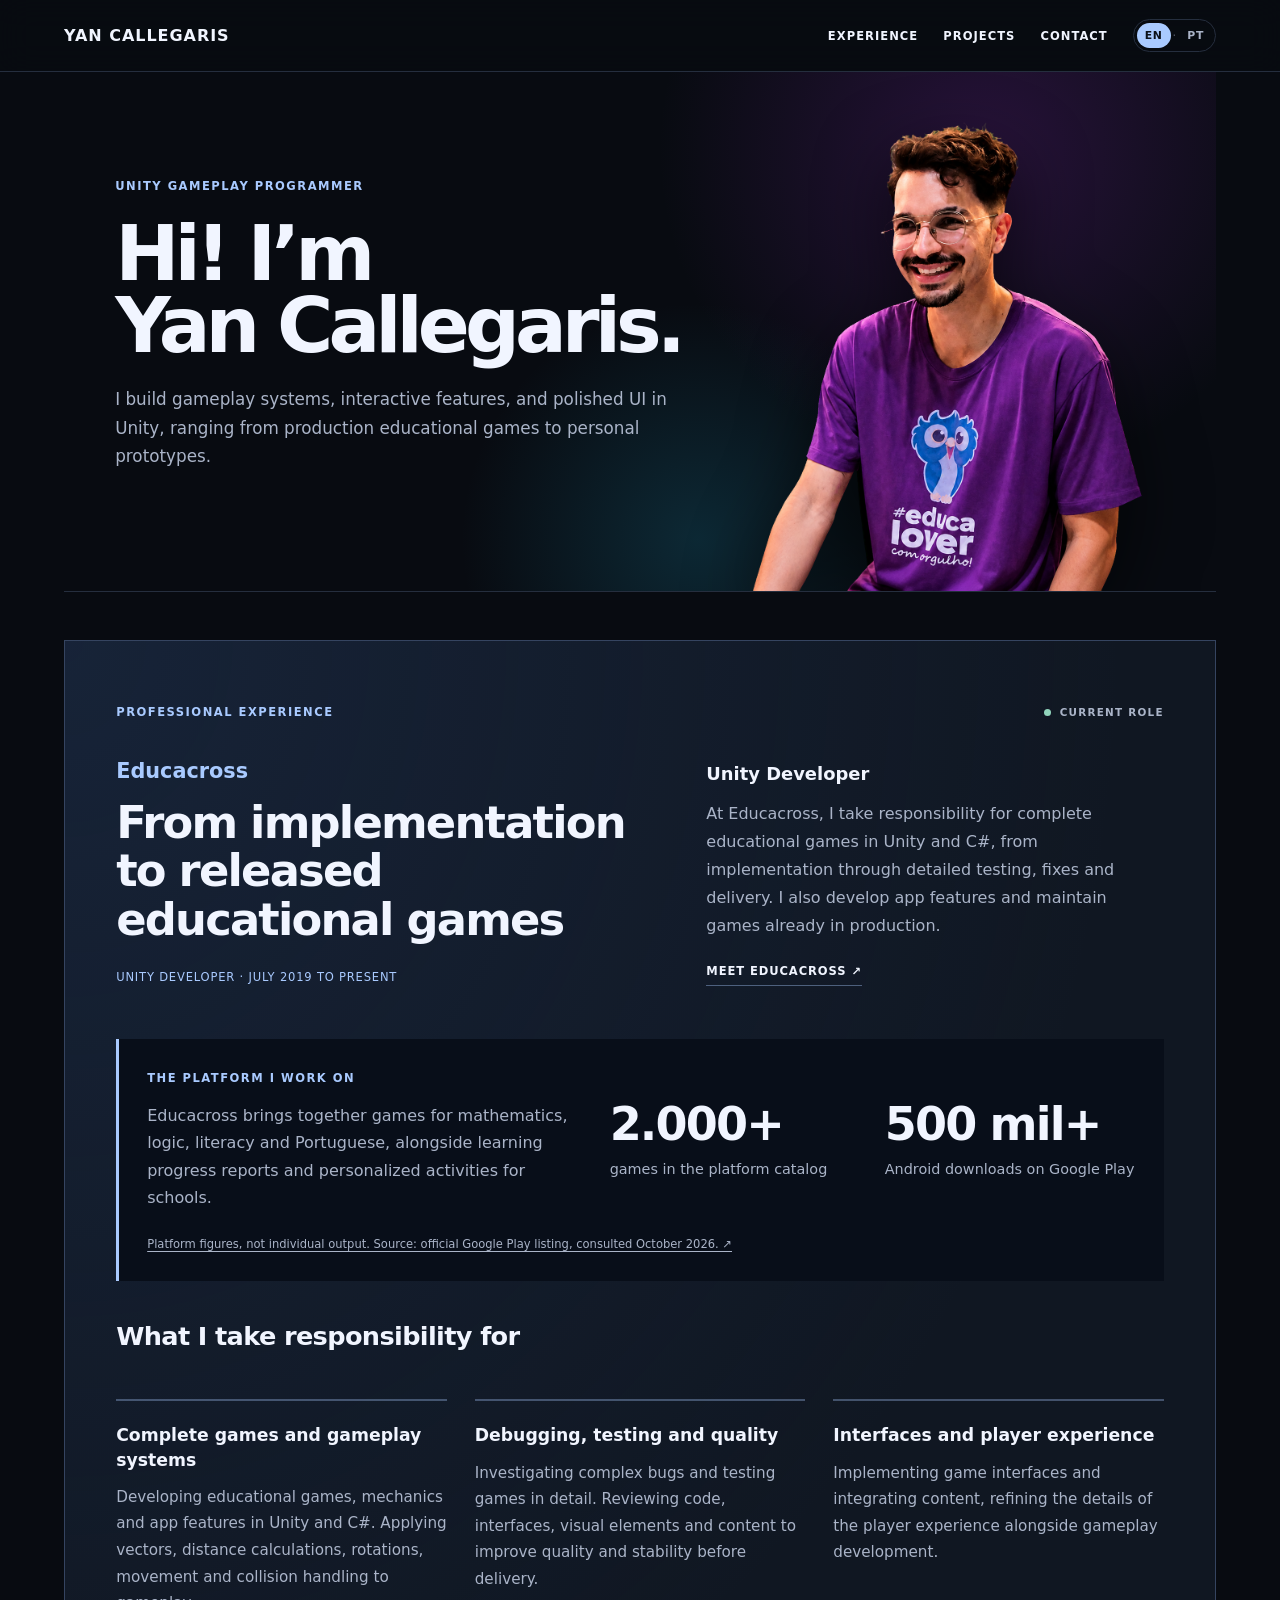
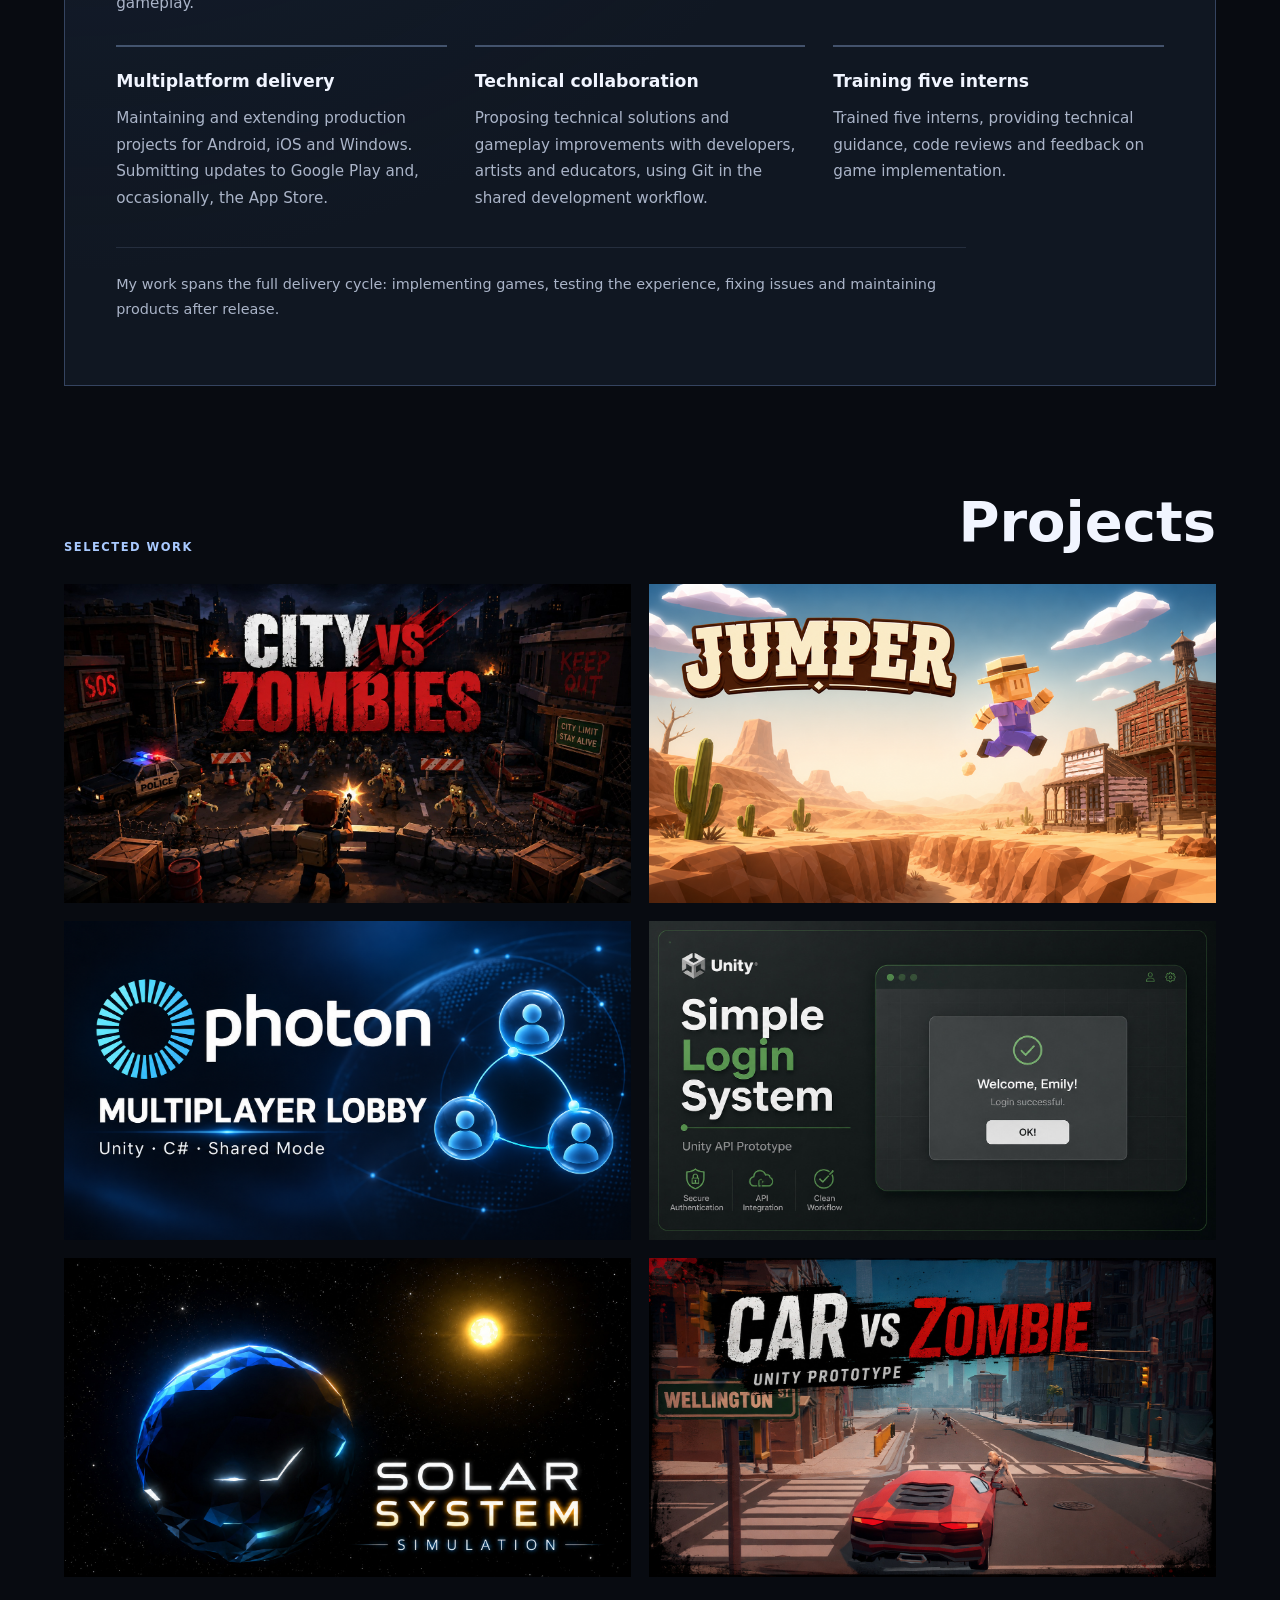
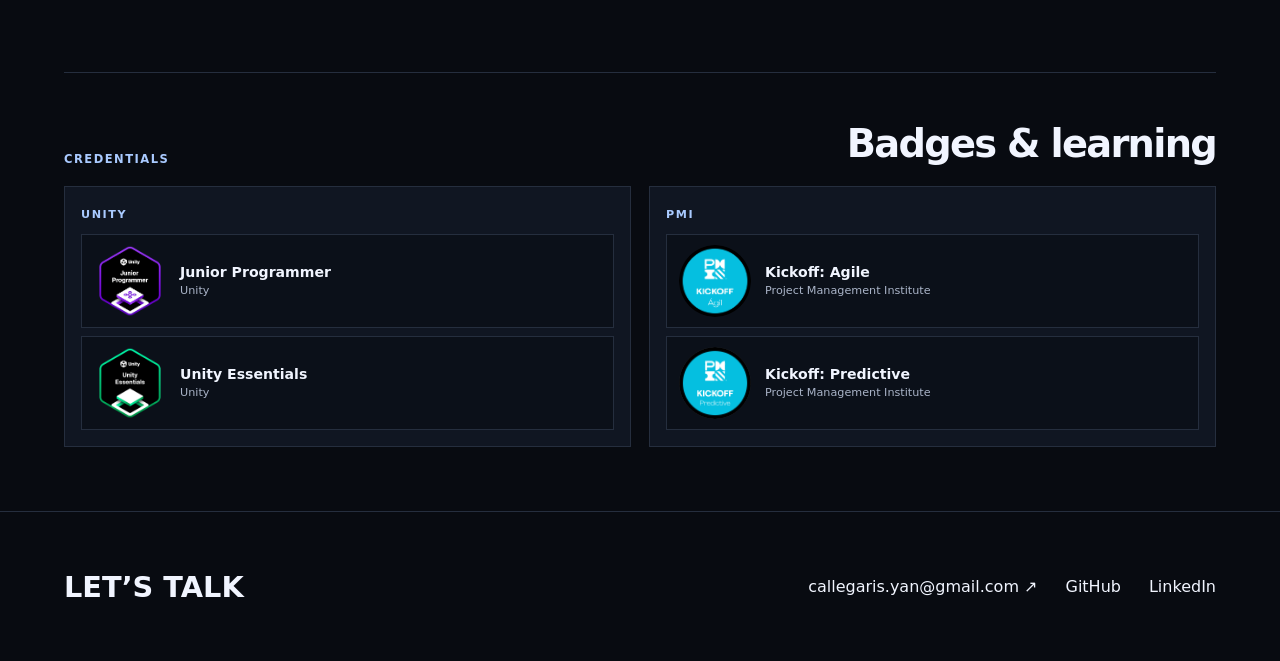
==== index.html @ eb77afdb "Show Educacross platform scale and full professional responsibilities" ====
<!doctype html>
<html lang="en">
<head>
  <meta charset="utf-8">
  <meta name="viewport" content="width=device-width,initial-scale=1">
  <title>Yan Callegaris | Unity Gameplay Programmer</title>
  <link rel="stylesheet" href="style.css">
  <link rel="stylesheet" href="experience.css?v=2">
  <link rel="stylesheet" href="badges.css?v=07a7665">
  <link rel="stylesheet" href="city-project.css?v=3">
</head>
<body>
<header class="top">
  <a class="brand" href="index.html">YAN CALLEGARIS</a>
  <nav>
    <a href="#experience" data-i18n="navExperience">EXPERIENCE</a>
    <a href="#work" data-i18n="navProjects">PROJECTS</a>
    <a href="#contact" data-i18n="navContact">CONTACT</a>
    <div class="lang" role="group" aria-label="Language selector"><button type="button" data-language="en" aria-label="View in English">EN</button><b>·</b><button type="button" data-language="pt" aria-label="Ver em português">PT</button></div>
  </nav>
</header>
<main>
  <section class="intro">
    <div class="intro-copy"><span class="kicker" data-i18n="kicker">UNITY GAMEPLAY PROGRAMMER</span><h1 data-i18n="heroTitle">Hi! I’m<br>Yan Callegaris.</h1><p data-i18n="heroBody">I build gameplay systems, interactive features, and polished UI in Unity, ranging from production educational games to personal prototypes.</p></div>
    <img src="images/profile-cutout.png" alt="Yan Callegaris">
  </section>
  <section id="experience" class="career" aria-labelledby="career-title">
    <header class="career-heading"><span class="section-label" data-i18n="careerLabel">PROFESSIONAL EXPERIENCE</span><span class="career-status" data-i18n="currentRole">CURRENT ROLE</span></header>
    <div class="career-intro">
      <div><p class="career-company">Educacross</p><h2 id="career-title" data-i18n="careerTitle">From implementation to released educational games</h2><p class="career-tenure" data-i18n="careerTenure">UNITY DEVELOPER · JULY 2019 TO PRESENT</p></div>
      <div class="career-summary"><h3 data-i18n="careerRole">Unity Developer</h3><p data-i18n="careerBody">I work on educational games and interactive features in production. My day-to-day work combines implementing new features, maintaining existing systems and fixing bugs, alongside UI flows and content integration.</p><a href="https://educacross.com.br/" target="_blank" rel="noreferrer" data-i18n="careerLink">MEET EDUCACROSS ↗</a></div>
    </div>
    <aside class="career-scale" aria-labelledby="scale-title">
      <div><span class="section-label" id="scale-title" data-i18n="scaleLabel">THE PLATFORM I WORK ON</span><p data-i18n="scaleBody">An educational platform connecting games, learning and progress tracking for schools, teachers and families.</p></div>
      <div class="career-metrics"><div><strong>2.000+</strong><span data-i18n="scaleGames">games in the platform catalog</span></div><div><strong>500 mil+</strong><span data-i18n="scaleDownloads">Android downloads on Google Play</span></div></div>
      <a class="career-source" href="https://play.google.com/store/apps/details?id=com.CrossReality.EducaCrossMatematica" target="_blank" rel="noreferrer" data-i18n="scaleSource">Platform figures, not individual output. Source: official Google Play listing, consulted October 2026. ↗</a>
    </aside>
    <h3 class="career-work-title" data-i18n="careerWorkTitle">What I take responsibility for</h3>
    <div class="career-work">
      <article><h3 data-i18n="careerGameplayTitle">Gameplay &amp; interaction</h3><p data-i18n="careerGameplayBody">Implementing new features and interactive behaviors in Unity for educational games.</p></article>
      <article><h3 data-i18n="careerSystemsTitle">Maintenance &amp; bug fixing</h3><p data-i18n="careerSystemsBody">Working with existing systems, investigating issues and implementing fixes in production projects.</p></article>
      <article><h3 data-i18n="careerUITitle">UI &amp; content integration</h3><p data-i18n="careerUIBody">Developing interface flows and integrating content into the educational experience.</p></article>
      <article><h3 data-i18n="careerDeliveryTitle">Multiplatform delivery</h3><p data-i18n="careerDeliveryBody">Maintaining and extending production projects for Android, iOS and Windows, submitting updates to Google Play and occasionally the App Store.</p></article>
      <article><h3 data-i18n="careerTeamTitle">Technical collaboration</h3><p data-i18n="careerTeamBody">Proposing technical solutions and gameplay improvements with developers, artists and educators, using Git in a shared workflow.</p></article>
      <article><h3 data-i18n="careerMentorTitle">Training five interns</h3><p data-i18n="careerMentorBody">Providing technical guidance, code reviews and feedback on game implementation.</p></article>
    </div>
    <p class="career-context" data-i18n="careerContext">My professional work focuses on the ongoing development of educational products, contributing alongside the team to features, maintenance and improvements.</p>
  </section>
  <section id="work" class="work"><div class="work-heading"><span class="section-label" data-i18n="selectedWork">SELECTED WORK</span><h2 data-i18n="projectsTitle">Projects</h2></div>
    <div class="gallery">
      <article class="cover feature-cover">
        <a class="feature-cover-main" href="project.html?id=zombie" aria-label="View City vs Zombies project"><img src="images/projects/city-vs-zombies.jpg" alt="City vs Zombies"></a>
        <div class="feature-cover-content">
          <div><b data-project-title="zombie">City vs Zombies</b><small data-project-short="zombie">Arcade survival · Unity / C#</small></div>
          <div class="feature-cover-actions"><a href="project.html?id=zombie" data-i18n="viewProject">VIEW PROJECT</a><a class="feature-play" href="https://yancallegaris.itch.io/city-vs-zombies" target="_blank" rel="noreferrer" data-i18n="playGameShort">PLAY GAME ↗</a></div>
        </div>
      </article>
      <a class="cover" href="project.html?id=jumper" aria-label="View Jumper project"><img src="images/projects/jumper.png" alt="Jumper"><span><b data-project-title="jumper">Jumper</b><small data-project-short="jumper">Arcade platformer · Unity / C#</small></span></a>
      <a class="cover" href="project.html?id=lobby" aria-label="Multiplayer Lobby"><img src="images/projects/lobby-photon.png" alt="Multiplayer Lobby · Photon Fusion"><span><b data-project-title="lobby">Multiplayer Lobby</b><small data-project-short="lobby">Photon Fusion · Shared Mode</small></span></a>
      <a class="cover" href="project.html?id=login"><img src="images/projects/login.jpg" alt="Simple Login System"><span><b data-project-title="login">Simple Login System</b><small data-project-short="login">UI · API · Authentication</small></span></a>
      <a class="cover" href="project.html?id=solar"><img src="images/projects/solar.jpg" alt="Solar System Simulation"><span><b data-project-title="solar">Solar System Simulation</b><small data-project-short="solar">Unity 3D · Simulation</small></span></a>
      <a class="cover" href="project.html?id=car"><img src="images/projects/car.jpg" alt="Car vs Zombie"><span><b data-project-title="car">Car vs Zombie</b><small data-project-short="car">Driving · Survival</small></span></a>
    </div>
  </section>
  <section class="credentials" id="credentials">
    <div class="credentials-heading"><span class="section-label" data-i18n="credentialsLabel">CREDENTIALS</span><h2 data-i18n="credentialsTitle">Badges &amp; learning</h2></div>
    <div class="badge-groups">
      <div class="badge-group">
        <span class="badge-issuer">UNITY</span>
        <div class="badge-row">
          <article class="badge-card"><img src="images/badges/unity-junior-programmer.png" alt="Unity Junior Programmer badge"><h3>Junior Programmer</h3><small>Unity</small></article>
          <article class="badge-card"><img src="images/badges/unity-essentials.png" alt="Unity Essentials badge"><h3>Unity Essentials</h3><small>Unity</small></article>
        </div>
      </div>
      <div class="badge-group">
        <span class="badge-issuer">PMI</span>
        <div class="badge-row">
          <article class="badge-card pmi"><img src="images/badges/pmi-kickoff-agile.png" alt="PMI Kickoff Agile badge"><h3>Kickoff: Agile</h3><small>Project Management Institute</small></article>
          <article class="badge-card pmi"><img src="images/badges/pmi-kickoff-predictive.png" alt="PMI Kickoff Predictive badge"><h3>Kickoff: Predictive</h3><small>Project Management Institute</small></article>
        </div>
      </div>
    </div>
  </section>
</main>
<footer id="contact"><b data-i18n="letsTalk">LET’S TALK</b><a href="mailto:callegaris.yan@gmail.com">callegaris.yan@gmail.com ↗</a><a href="https://github.com/YanCallegaris">GitHub</a><a href="https://www.linkedin.com/in/yan-falc%C3%A3o-callegaris-57275014b/">LinkedIn</a></footer>
<script src="i18n.js?v=11"></script>
</body>
</html>
---- style.css ----
:root{--bg:#080b11;--panel:#101622;--text:#f1f5ff;--muted:#aab4c8;--line:#252e3e;--accent:#a9caff}*{box-sizing:border-box}html{scroll-behavior:smooth}body{margin:0;background:var(--bg);color:var(--text);font-family:Inter,system-ui,sans-serif}a{color:inherit;text-decoration:none}.top{height:72px;padding:0 max(5vw,28px);display:flex;align-items:center;justify-content:space-between;border-bottom:1px solid var(--line);position:sticky;top:0;background:#080b11e8;backdrop-filter:blur(16px);z-index:10}.brand{font-weight:850;letter-spacing:.06em}.top nav{display:flex;align-items:center;gap:25px;font-size:.72rem;font-weight:750;letter-spacing:.09em}.top nav a:hover{color:var(--accent)}.lang{border:1px solid var(--line);border-radius:50px;padding:3px;display:flex;align-items:center;gap:2px;color:var(--muted)}.lang b{font-weight:400;opacity:.45}.lang button{appearance:none;border:0;border-radius:50px;background:transparent;color:inherit;font:inherit;font-size:.68rem;font-weight:800;letter-spacing:.06em;padding:6px 8px;cursor:pointer;transition:background .2s ease,color .2s ease}.lang button:hover{color:var(--text)}.lang button.active{background:var(--accent);color:#0b1019}.lang button:focus-visible{outline:2px solid var(--accent);outline-offset:2px}main{width:min(1180px,90vw);margin:auto}.intro{height:520px;display:grid;grid-template-columns:1.1fr .9fr;align-items:end;overflow:hidden;border-bottom:1px solid var(--line);background:radial-gradient(circle at 80% 15%,#66228b55,transparent 32%),radial-gradient(circle at 55% 90%,#176a8350,transparent 30%)}.intro-copy{align-self:center;padding-left:4vw;max-width:650px}.kicker,.section-label,.detail-hero span{color:var(--accent);font-size:.72rem;font-weight:800;letter-spacing:.13em}.intro h1,.detail-hero h1{font-size:clamp(3.2rem,6vw,6.4rem);line-height:.93;letter-spacing:-.065em;margin:24px 0}.intro p,.detail-hero p{font-size:1.05rem;line-height:1.7;color:var(--muted);max-width:600px}.intro img{width:100%;height:100%;object-fit:contain;object-position:center bottom;filter:drop-shadow(0 25px 35px #0009)}.experience{display:grid;grid-template-columns:.5fr 1.7fr auto;gap:30px;align-items:center;padding:48px 4vw;border-bottom:1px solid var(--line)}.experience h2{margin:0 0 8px}.experience p{margin:0;color:var(--muted)}.experience>a{font-size:.75rem;font-weight:800;letter-spacing:.08em}.work{padding:95px 0}.work-heading{display:flex;align-items:end;justify-content:space-between;margin-bottom:30px}.work h2{font-size:3.5rem;margin:8px 0 0}.gallery{display:grid;grid-template-columns:repeat(2,1fr);gap:18px}.cover{aspect-ratio:16/9;position:relative;overflow:hidden;background:var(--panel)}.cover img{width:100%;height:100%;object-fit:cover;transition:transform .5s ease,filter .5s ease}.cover span{position:absolute;inset:auto 0 0;padding:50px 24px 22px;background:linear-gradient(transparent,#05070be8);transform:translateY(16px);opacity:0;transition:.28s ease}.cover b{display:block;font-size:1.35rem}.cover small{display:block;margin-top:7px;color:#d2d9e8;letter-spacing:.06em}.cover:hover img{transform:scale(1.035);filter:brightness(.75)}.cover:hover span{transform:none;opacity:1}footer{min-height:150px;padding:40px max(5vw,28px);border-top:1px solid var(--line);display:flex;align-items:center;gap:28px;flex-wrap:wrap}footer b{margin-right:auto;font-size:1.8rem}.detail{padding-bottom:100px}.detail-hero{padding:100px 4vw 55px}.detail-hero h1{max-width:850px}.play-link{display:inline-flex;margin-top:20px;padding:14px 20px;border:1px solid var(--accent);background:var(--accent);color:#0b1019;font-size:.75rem;font-weight:850;letter-spacing:.08em;transition:transform .2s ease,box-shadow .2s ease}.play-link:hover{transform:translateY(-2px);box-shadow:0 10px 30px #a9caff2b}.detail-cover{width:100%;max-height:680px;object-fit:cover}.case{display:grid;grid-template-columns:1fr 1fr;gap:80px;padding:90px 4vw}.case h2{font-size:3rem;line-height:1.05}.case p,.case li{color:var(--muted);font-size:1.05rem;line-height:1.7}.video{aspect-ratio:16/9}.video iframe{width:100%;height:100%;border:0}@media(max-width:720px){.top{height:auto;min-height:72px}.top nav{gap:10px}.top nav a:nth-child(2),.top nav a:nth-child(3){display:none}.intro{height:auto;grid-template-columns:1fr}.intro-copy{padding:70px 24px 0}.intro img{height:380px}.experience{grid-template-columns:1fr}.gallery{grid-template-columns:1fr}.cover span{opacity:1;transform:none}.case{grid-template-columns:1fr;gap:20px}.work{padding-top:65px}.detail-hero{padding-top:65px}}
---- experience.css ----
.career{margin-top:48px;padding:64px 4vw;border:1px solid #354460;scroll-margin-top:90px;background:radial-gradient(ellipse at 0 0,#243b6355,transparent 65%),#101722}
.career-tenure{margin-top:24px;color:var(--accent);font-size:.72rem;line-height:1.7;letter-spacing:.07em}
.career-scale{margin-top:40px;padding:28px;background:#080e19;border-left:3px solid var(--accent);display:grid;grid-template-columns:1fr 1.2fr;gap:24px}
.career-scale p{color:var(--muted);line-height:1.7;margin-bottom:0}
.career-metrics{display:grid;grid-template-columns:1fr 1fr;gap:24px;align-items:center}
.career-metrics strong{display:block;font-size:clamp(2rem,3.6vw,3rem);letter-spacing:-.04em;color:var(--text)}
.career-metrics span{display:block;font-size:.9rem;line-height:1.5;color:var(--muted);margin-top:8px}
.career-source{grid-column:1/-1;color:var(--muted);font-size:.72rem;line-height:1.6;text-decoration:underline;text-underline-offset:3px}
.career-work-title{font-size:1.6rem;margin:40px 0 0;letter-spacing:-.025em}
@media(max-width:800px){.career-scale{grid-template-columns:1fr;padding:22px}.career-metrics{gap:16px}.career{margin-top:24px}.career-metrics strong{font-size:2rem}}
.career-heading{display:flex;justify-content:space-between;align-items:center;gap:20px;margin-bottom:40px}
.career-status{display:inline-flex;align-items:center;gap:9px;color:var(--muted);font-size:.65rem;letter-spacing:.12em;font-weight:750}
.career-status::before{content:"";width:7px;height:7px;border-radius:50%;background:#91d4bc}
.career-intro{display:grid;grid-template-columns:1.15fr 1fr;gap:64px;align-items:start}
.career-company{margin:0 0 16px;color:var(--accent);font-size:1.3rem;font-weight:750}
.career h2{margin:0;font-size:clamp(2rem,3.5vw,3.2rem);line-height:1.08;letter-spacing:-.04em;text-wrap:balance}
.career-summary h3{margin:4px 0 16px;font-size:1.12rem}
.career-summary p,.career-work p{margin:0;color:var(--muted);line-height:1.75}
.career-summary a{display:inline-block;margin-top:24px;padding-bottom:7px;border-bottom:1px solid #a9caff66;font-size:.72rem;font-weight:800;letter-spacing:.08em}
.career-summary a:hover{color:var(--accent)}
.career-summary a:focus-visible{outline:2px solid var(--accent);outline-offset:6px}
.career-work{display:grid;grid-template-columns:repeat(3,minmax(0,1fr));gap:28px;margin-top:48px}
.career-work article{border-top:2px solid #a9caff55;padding-top:22px}
.career-work h3{margin:0 0 12px;font-size:1.08rem;line-height:1.4}
.career-work p{font-size:.95rem}
.career-context{margin:36px 0 0;padding-top:24px;border-top:1px solid var(--line);color:var(--muted);font-size:.9rem;line-height:1.7;max-width:850px}
@media(max-width:800px){.career-intro{grid-template-columns:1fr;gap:28px}.career-work{grid-template-columns:1fr;gap:26px}.career{padding:56px 24px}.career-heading{align-items:flex-start}.career-status{flex-shrink:0;font-size:.6rem}.career-heading .section-label{font-size:.65rem}.career h2{max-width:600px}}
---- badges.css ----
.credentials {
  padding: 48px 0 64px;
  border-top: 1px solid var(--line);
}

.credentials-heading {
  display: flex;
  align-items: end;
  justify-content: space-between;
  gap: 24px;
  margin-bottom: 20px;
}

.credentials h2 {
  margin: 0;
  font-size: clamp(1.8rem, 3vw, 2.6rem);
  letter-spacing: -.045em;
}

.badge-groups {
  display: grid;
  grid-template-columns: repeat(2, 1fr);
  gap: 18px;
}

.badge-group {
  padding: 16px;
  border: 1px solid var(--line);
  background: var(--panel);
}

.badge-issuer {
  color: var(--accent);
  font-size: .7rem;
  font-weight: 850;
  letter-spacing: .14em;
}

.badge-row {
  display: grid;
  grid-template-columns: 1fr;
  gap: 8px;
  margin-top: 12px;
}

.badge-card {
  display: grid;
  grid-template-columns: 72px 1fr;
  align-items: center;
  column-gap: 14px;
  min-width: 0;
  padding: 10px 12px;
  border: 1px solid var(--line);
  background: #0b1019;
  text-align: left;
}

.badge-card img {
  display: block;
  grid-row: 1 / span 2;
  width: 72px;
  aspect-ratio: 1;
  margin: 0;
  object-fit: contain;
  transition: transform .25s ease;
}

.badge-card.pmi img {
  border-radius: 50%;
}

.badge-card:hover img {
  transform: translateY(-4px);
}

.badge-card h3 {
  margin: 0;
  align-self: end;
  font-size: .88rem;
}

.badge-card small {
  display: block;
  align-self: start;
  min-height: 0;
  margin-top: 4px;
  color: var(--muted);
  font-size: .7rem;
  line-height: 1.2;
}

@media (max-width: 820px) {
  .badge-groups { grid-template-columns: 1fr; }
}

@media (max-width: 520px) {
  .credentials-heading { align-items: start; flex-direction: column; }
  .badge-group { padding: 12px; }
}
---- city-project.css ----
/* City vs Zombies experiment: scoped so the other project cards and pages keep their current layout. */
.feature-cover-main {
  position: absolute;
  inset: 0;
  z-index: 1;
}

.feature-cover-main img {
  width: 100%;
  height: 100%;
  object-fit: cover;
}

.feature-cover-content {
  position: absolute;
  inset: auto 0 0;
  z-index: 2;
  display: flex;
  align-items: end;
  justify-content: space-between;
  gap: 20px;
  padding: 64px 22px 20px;
  background: linear-gradient(transparent, #05070bf2);
  opacity: 0;
  transform: translateY(14px);
  pointer-events: none;
  transition: opacity .28s ease, transform .28s ease;
}

.feature-cover:hover .feature-cover-content,
.feature-cover:focus-within .feature-cover-content {
  opacity: 1;
  transform: none;
}

.feature-cover-content b {
  display: block;
  font-size: 1.35rem;
}

.feature-cover-content small {
  display: block;
  margin-top: 7px;
  color: #d2d9e8;
  letter-spacing: .06em;
}

.feature-cover-actions {
  display: flex;
  flex: 0 0 auto;
  gap: 8px;
  pointer-events: auto;
}

.feature-cover-actions a {
  padding: 10px 12px;
  border: 1px solid #ffffff35;
  background: #111722e8;
  font-size: .66rem;
  font-weight: 850;
  letter-spacing: .07em;
  transition: border-color .2s ease, background .2s ease, color .2s ease;
}

.feature-cover-actions a:hover {
  border-color: var(--accent);
}

.feature-cover-actions .feature-play {
  border-color: var(--accent);
  background: var(--accent);
  color: #0b1019;
}

.city-detail {
  --city-surface: #0d131e;
  --city-surface-raised: #121a28;
  --city-gutter: clamp(24px, 7vw, 96px);
}

.city-hero {
  display: grid;
  grid-template-columns: minmax(0, 1fr) auto;
  gap: 60px;
  align-items: end;
  padding: 110px 4vw 64px;
}

.city-hero-copy {
  max-width: 820px;
}

.city-hero h1 {
  max-width: 850px;
  margin: 22px 0;
  font-size: clamp(3.8rem, 8vw, 7.6rem);
  line-height: .88;
  letter-spacing: -.07em;
}

.city-hero p {
  max-width: 680px;
  margin: 0;
  color: var(--muted);
  font-size: 1.08rem;
  line-height: 1.75;
}

.city-hero .play-link {
  margin-top: 32px;
  padding: 16px 22px;
}

.city-hero-tech {
  min-width: 170px;
  padding: 20px 0 4px;
  border-top: 1px solid var(--line);
}

.city-hero-tech > span {
  color: var(--accent);
  font-size: .64rem;
  font-weight: 850;
  letter-spacing: .13em;
}

.city-hero-tech div {
  display: flex;
  flex-wrap: wrap;
  gap: 7px;
  margin-top: 14px;
}

.city-hero-tech div span {
  padding: 8px 10px;
  border: 1px solid var(--line);
  color: #dbe3f2;
  font-size: .72rem;
  font-weight: 750;
}

.city-cover {
  position: relative;
  margin: 0;
  overflow: hidden;
  border-block: 1px solid var(--line);
}

.city-cover::after {
  position: absolute;
  inset: 0;
  background: linear-gradient(90deg, #080b111f, transparent 45%, #080b1129);
  content: "";
  pointer-events: none;
}

.city-cover img {
  display: block;
  width: 100%;
  aspect-ratio: 16 / 9;
  object-fit: cover;
}

.project-snapshot {
  display: grid;
  grid-template-columns: 1.35fr .8fr .8fr;
  border-bottom: 1px solid var(--line);
  background: var(--city-surface);
}

.project-snapshot > div {
  min-width: 0;
  padding: 30px 4vw;
  border-right: 1px solid var(--line);
}

.project-snapshot > div:last-child {
  border-right: 0;
}

.project-snapshot span {
  display: block;
  margin-bottom: 10px;
  color: var(--accent);
  font-size: .64rem;
  font-weight: 850;
  letter-spacing: .13em;
}

.project-snapshot strong {
  display: block;
  max-width: 420px;
  font-size: .98rem;
  line-height: 1.45;
}

.project-overview {
  padding: 110px var(--city-gutter);
}

.project-overview h2,
.contribution-showcase h2,
.development-section h2,
.city-video h2 {
  margin: 0;
  font-size: clamp(2.5rem, 5vw, 5.2rem);
  line-height: .98;
  letter-spacing: -.055em;
  text-wrap: balance;
}

.project-overview > .section-label,
.contribution-showcase header > .section-label,
.development-section header > .section-label {
  display: flex;
  align-items: center;
  width: fit-content;
  gap: 14px;
  margin-bottom: 24px;
}

.project-overview > .section-label::after,
.contribution-showcase header > .section-label::after,
.development-section header > .section-label::after {
  width: clamp(32px, 4vw, 56px);
  height: 1px;
  background: var(--accent);
  opacity: .55;
  content: "";
}

.project-overview > div {
  max-width: 860px;
}

.project-overview p {
  max-width: 760px;
  margin: 24px 0 0;
  color: var(--muted);
  font-size: 1.12rem;
  line-height: 1.8;
}

.contribution-showcase {
  padding: 105px var(--city-gutter);
  background: var(--city-surface);
  border-block: 1px solid var(--line);
}

.contribution-showcase header {
  max-width: 860px;
  margin-bottom: 60px;
}

.contribution-grid {
  display: grid;
  grid-template-columns: repeat(2, minmax(0, 1fr));
  border-top: 1px solid var(--line);
  border-left: 1px solid var(--line);
}

.contribution-area {
  min-height: 295px;
  padding: 30px;
  border-right: 1px solid var(--line);
  border-bottom: 1px solid var(--line);
  background: linear-gradient(145deg, #121a28, #0d131e 70%);
}

.contribution-area > span,
.development-stage > span {
  display: inline-flex;
  align-items: center;
  justify-content: center;
  width: 42px;
  height: 42px;
  border: 1px solid #a9caff66;
  color: var(--accent);
  font-size: .7rem;
  font-weight: 850;
  letter-spacing: .08em;
}

.contribution-area h3,
.development-stage h3 {
  margin: 48px 0 16px;
  font-size: clamp(1.5rem, 2.4vw, 2.25rem);
  line-height: 1.05;
  letter-spacing: -.035em;
}

.contribution-area p,
.development-section header p,
.development-stage p {
  margin: 0;
  color: var(--muted);
  line-height: 1.72;
}

.development-section {
  padding: 115px var(--city-gutter);
  background:
    radial-gradient(circle at 92% 15%, #66228b30, transparent 32%),
    radial-gradient(circle at 8% 85%, #176a8336, transparent 28%);
}

.development-section header {
  max-width: 860px;
}

.development-section header h2 {
  margin-top: 0;
}

.development-section header p {
  max-width: 720px;
  margin-top: 28px;
  font-size: 1.06rem;
}

.development-timeline {
  display: grid;
  grid-template-columns: repeat(3, minmax(0, 1fr));
  margin-top: 72px;
  border-top: 1px solid var(--line);
}

.development-stage {
  position: relative;
  padding: 30px 30px 0 0;
}

.development-stage:not(:last-child) {
  margin-right: 30px;
  border-right: 1px solid var(--line);
}

.development-stage::before {
  position: absolute;
  top: -5px;
  left: 0;
  width: 9px;
  height: 9px;
  border-radius: 50%;
  background: var(--accent);
  box-shadow: 0 0 20px #a9caffb3;
  content: "";
}

.development-stage h3 {
  margin-top: 36px;
}

.city-video {
  padding: 0 var(--city-gutter) 105px;
}

.city-video header {
  margin-bottom: 28px;
}

.city-video header h2 {
  font-size: clamp(2.4rem, 4vw, 4rem);
  text-align: left;
}

.city-video .video {
  border: 1px solid var(--line);
  background: #000;
}

.city-final-cta {
  padding: 48px var(--city-gutter) 105px;
  border-top: 1px solid var(--line);
  text-align: center;
}

.final-play {
  margin: 0;
}

.project-media-caption,
.project-access-note {
  color: var(--muted);
  font-size: .95rem;
  line-height: 1.7;
}

.project-media-caption {
  margin: 16px 0 0;
}

.project-access-note {
  max-width: 650px;
  margin: 24px auto 0;
}

@media (max-width: 900px) {
  .feature-cover-content {
    align-items: start;
    flex-direction: column;
    gap: 14px;
  }

  .city-hero {
    grid-template-columns: 1fr;
    gap: 40px;
  }

  .city-hero-tech {
    max-width: 340px;
  }

  .development-timeline {
    grid-template-columns: 1fr;
    border-top: 0;
  }

  .development-stage,
  .development-stage:not(:last-child) {
    margin: 0;
    padding: 28px 0;
    border-top: 1px solid var(--line);
    border-right: 0;
  }

  .development-stage::before {
    top: -5px;
  }
}

@media (max-width: 720px), (hover: none) {
  .feature-cover-content {
    opacity: 1;
    transform: none;
  }

  .city-hero {
    padding: 72px 24px 48px;
  }

  .city-hero h1 {
    font-size: clamp(3.5rem, 18vw, 5.4rem);
  }

  .project-snapshot {
    grid-template-columns: 1fr;
  }

  .project-snapshot > div {
    padding: 20px 24px;
    border-right: 0;
    border-bottom: 1px solid var(--line);
  }

  .project-snapshot > div:last-child {
    border-bottom: 0;
  }

  .project-overview,
  .contribution-showcase,
  .development-section,
  .city-video,
  .city-final-cta {
    padding-right: 24px;
    padding-left: 24px;
  }

  .project-overview,
  .contribution-showcase,
  .development-section {
    padding-top: 72px;
    padding-bottom: 72px;
  }

  .contribution-grid {
    grid-template-columns: 1fr;
  }

  .contribution-area {
    min-height: 0;
  }

  .city-video {
    padding-bottom: 72px;
  }

  .city-final-cta {
    padding-top: 40px;
    padding-bottom: 72px;
  }

  .city-video header h2 {
    text-align: left;
  }
}

@media (max-width: 480px) {
  .feature-cover-actions {
    width: 100%;
  }

  .feature-cover-actions a {
    flex: 1;
    text-align: center;
  }

  .project-overview h2,
  .contribution-showcase h2,
  .development-section h2,
  .city-video h2 {
    font-size: 2.55rem;
  }

  .contribution-area {
    padding: 24px;
  }
}
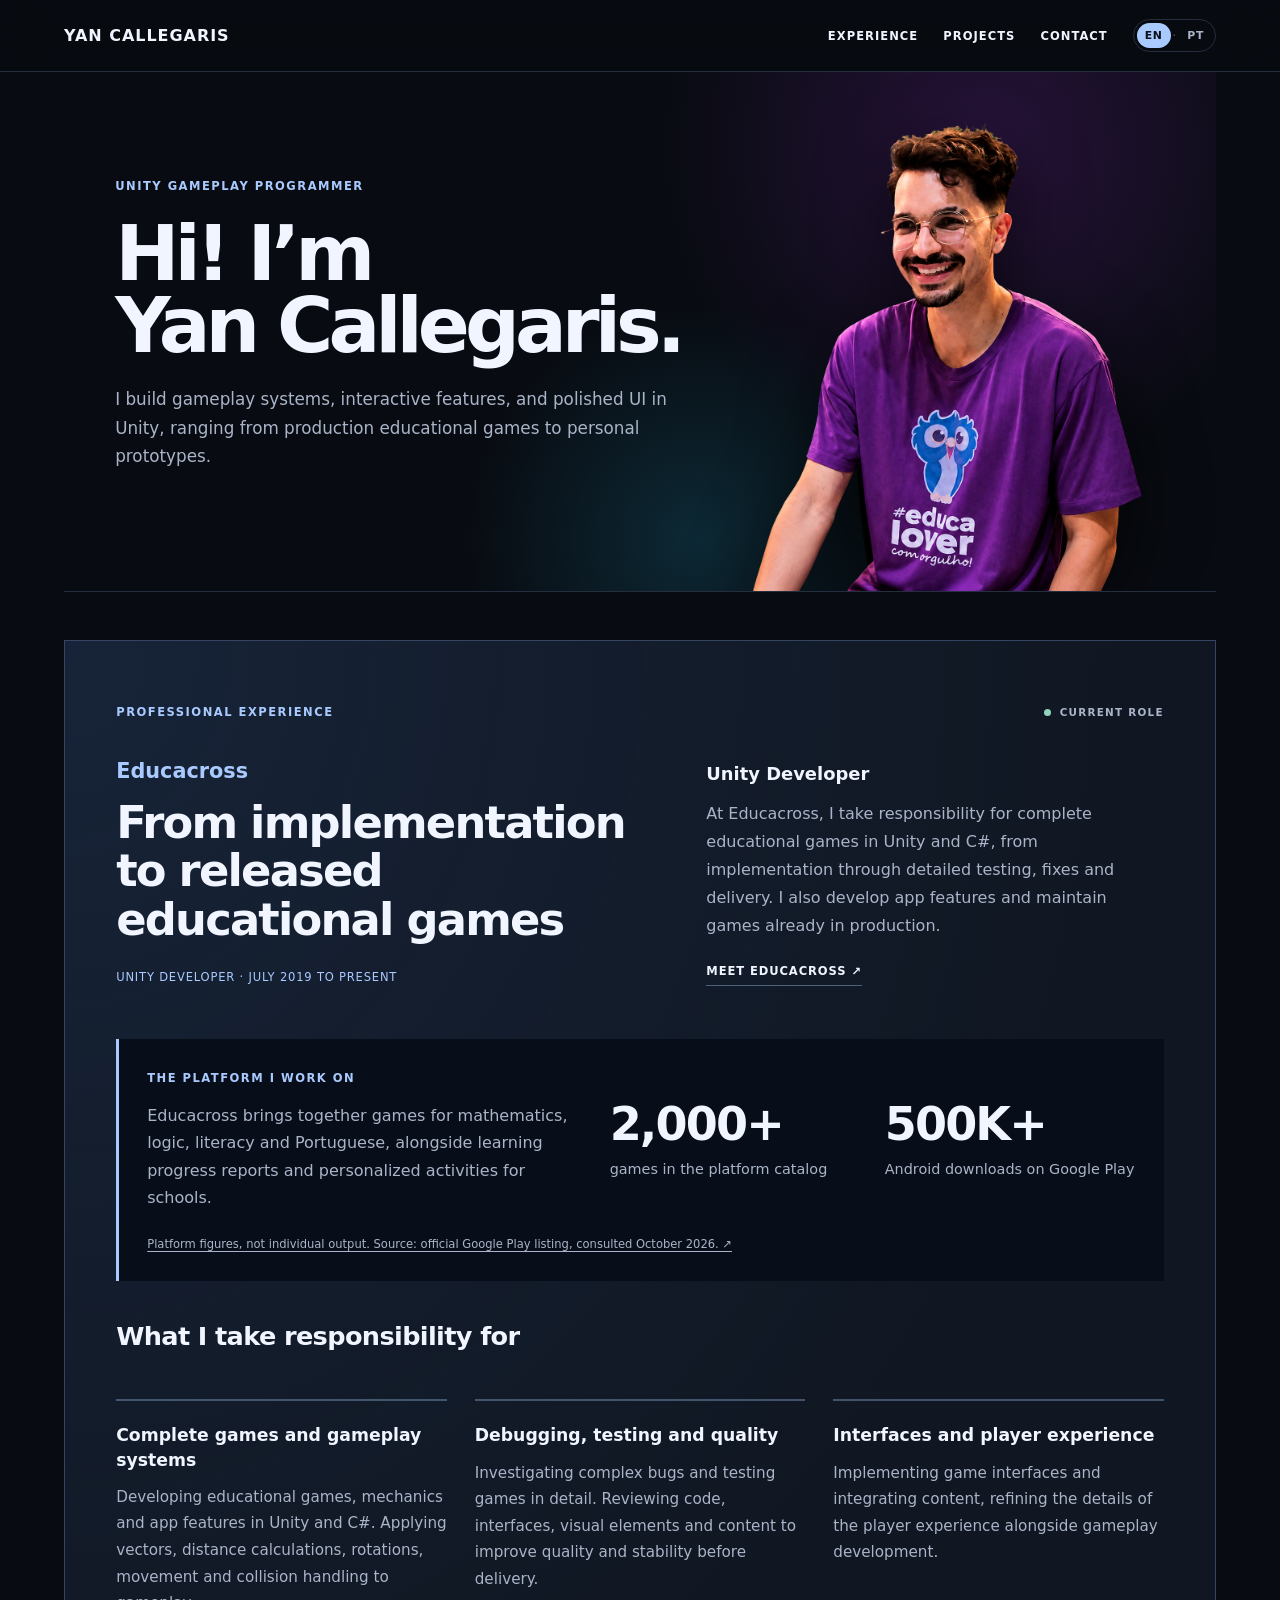
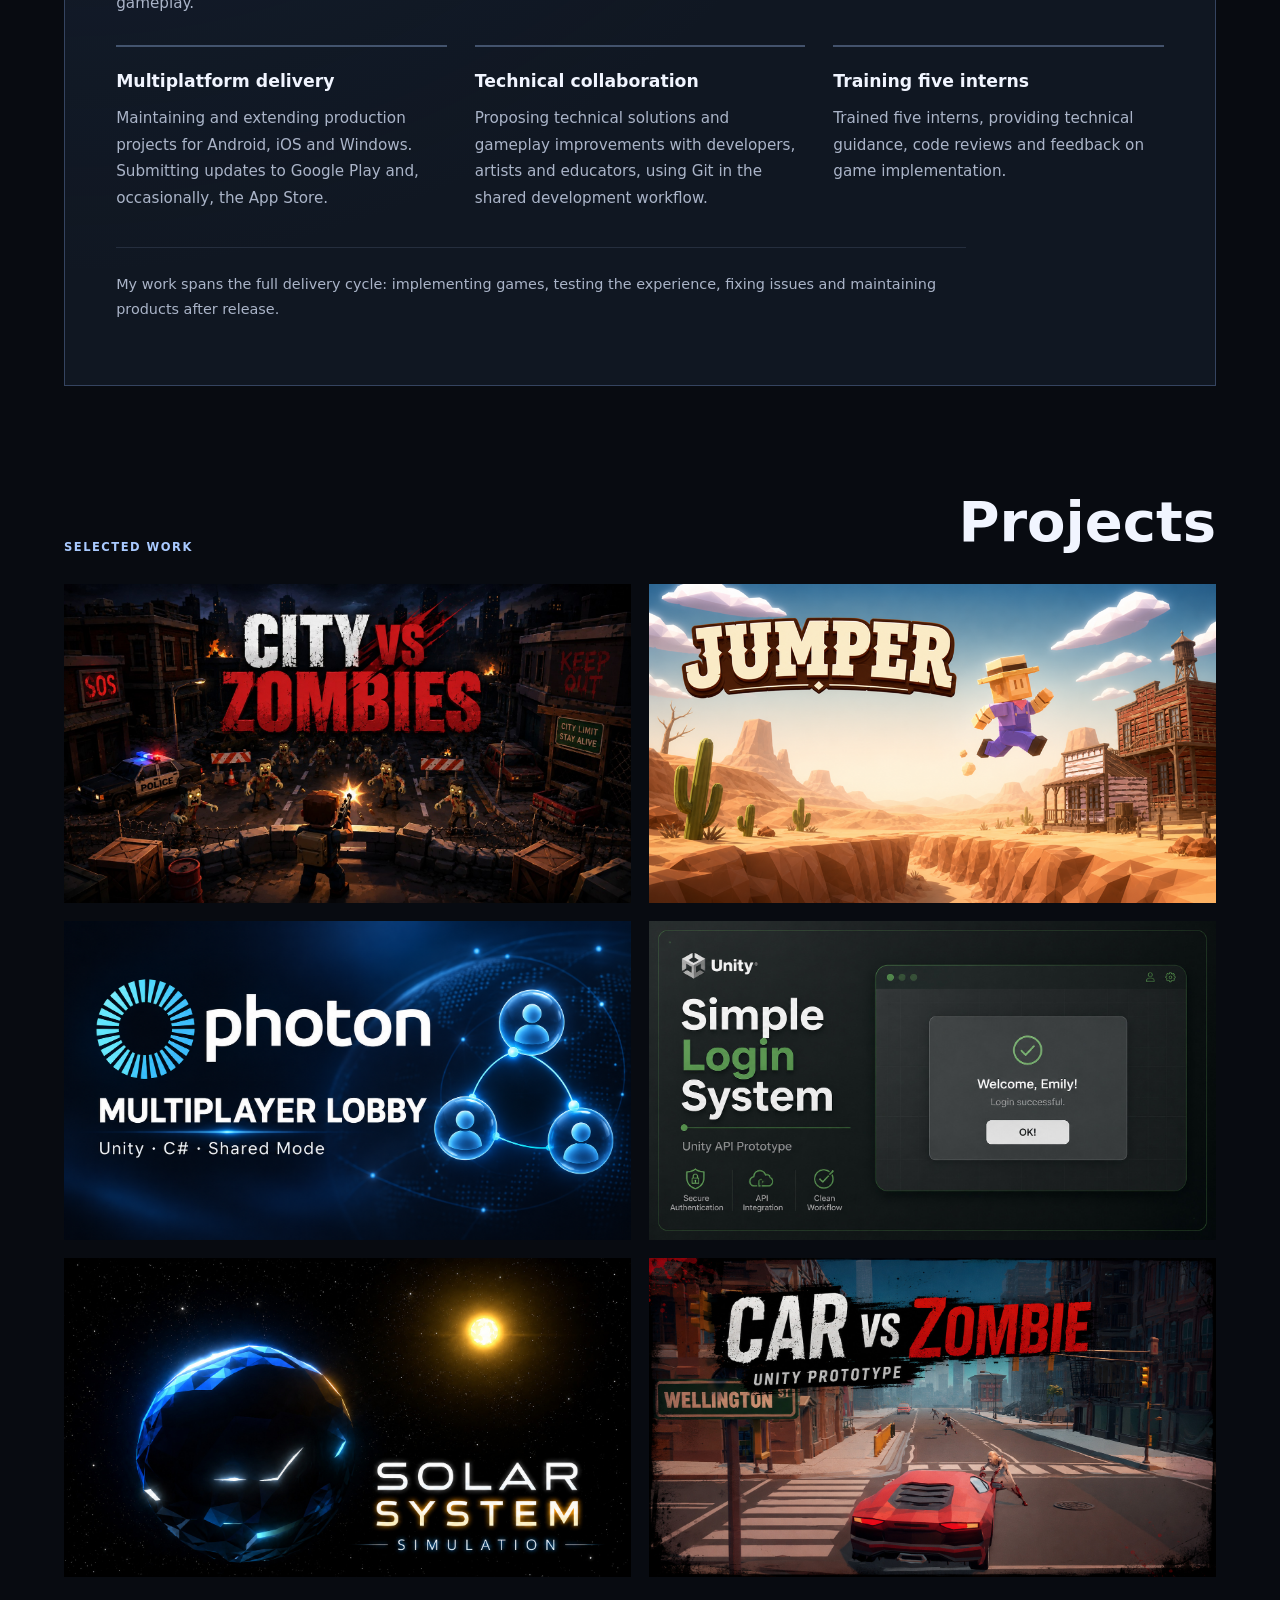
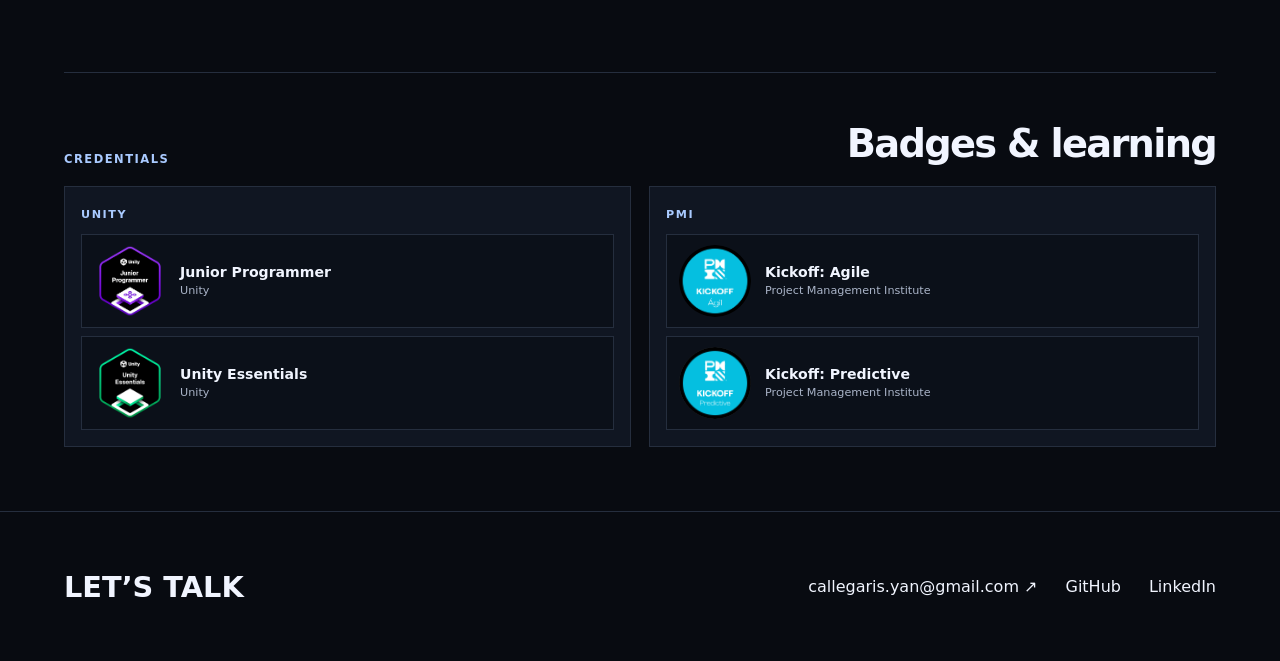
==== commit 69de7e5a: "Localize platform metric numbers" ====
--- a/index.html
+++ b/index.html
@@ -32,7 +32,7 @@
     </div>
     <aside class="career-scale" aria-labelledby="scale-title">
       <div><span class="section-label" id="scale-title" data-i18n="scaleLabel">THE PLATFORM I WORK ON</span><p data-i18n="scaleBody">An educational platform connecting games, learning and progress tracking for schools, teachers and families.</p></div>
-      <div class="career-metrics"><div><strong>2.000+</strong><span data-i18n="scaleGames">games in the platform catalog</span></div><div><strong>500 mil+</strong><span data-i18n="scaleDownloads">Android downloads on Google Play</span></div></div>
+      <div class="career-metrics"><div><strong data-i18n="scaleGamesNumber">2,000+</strong><span data-i18n="scaleGames">games in the platform catalog</span></div><div><strong data-i18n="scaleDownloadsNumber">500K+</strong><span data-i18n="scaleDownloads">Android downloads on Google Play</span></div></div>
       <a class="career-source" href="https://play.google.com/store/apps/details?id=com.CrossReality.EducaCrossMatematica" target="_blank" rel="noreferrer" data-i18n="scaleSource">Platform figures, not individual output. Source: official Google Play listing, consulted October 2026. ↗</a>
     </aside>
     <h3 class="career-work-title" data-i18n="careerWorkTitle">What I take responsibility for</h3>
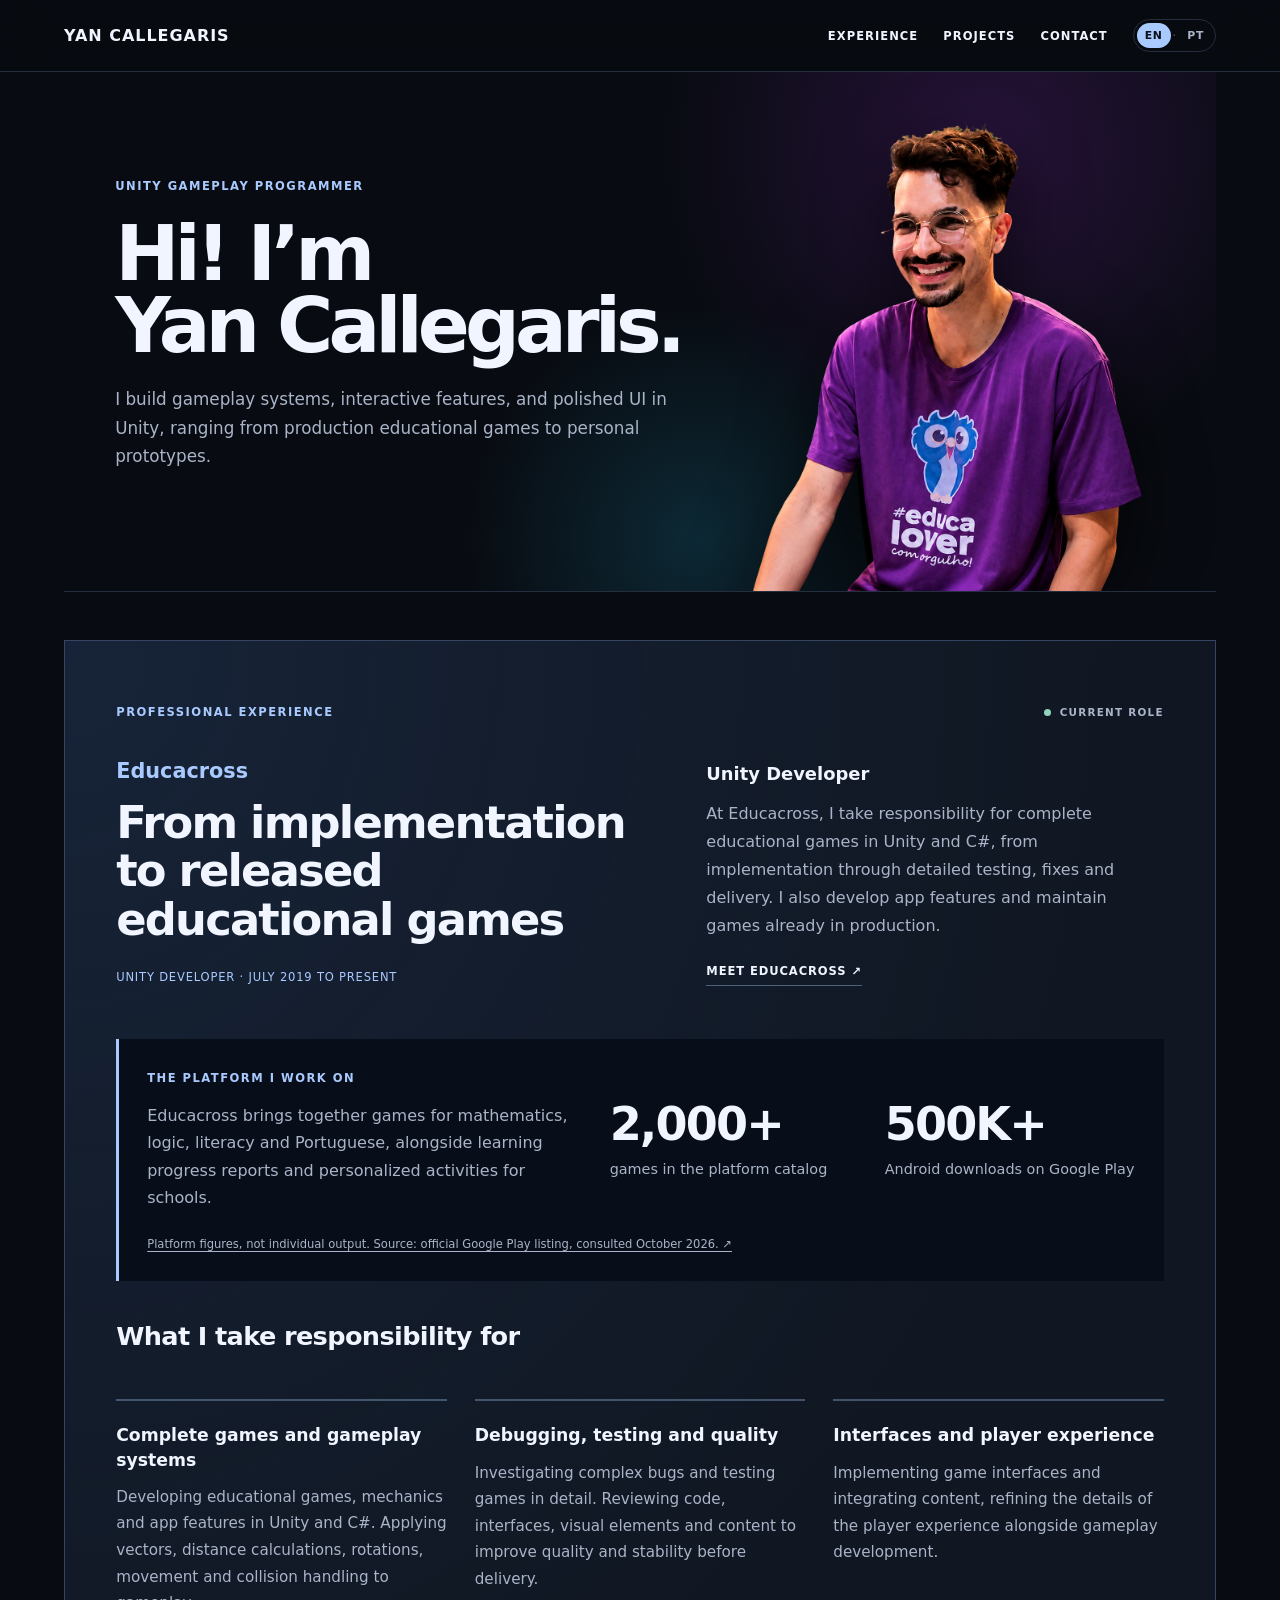
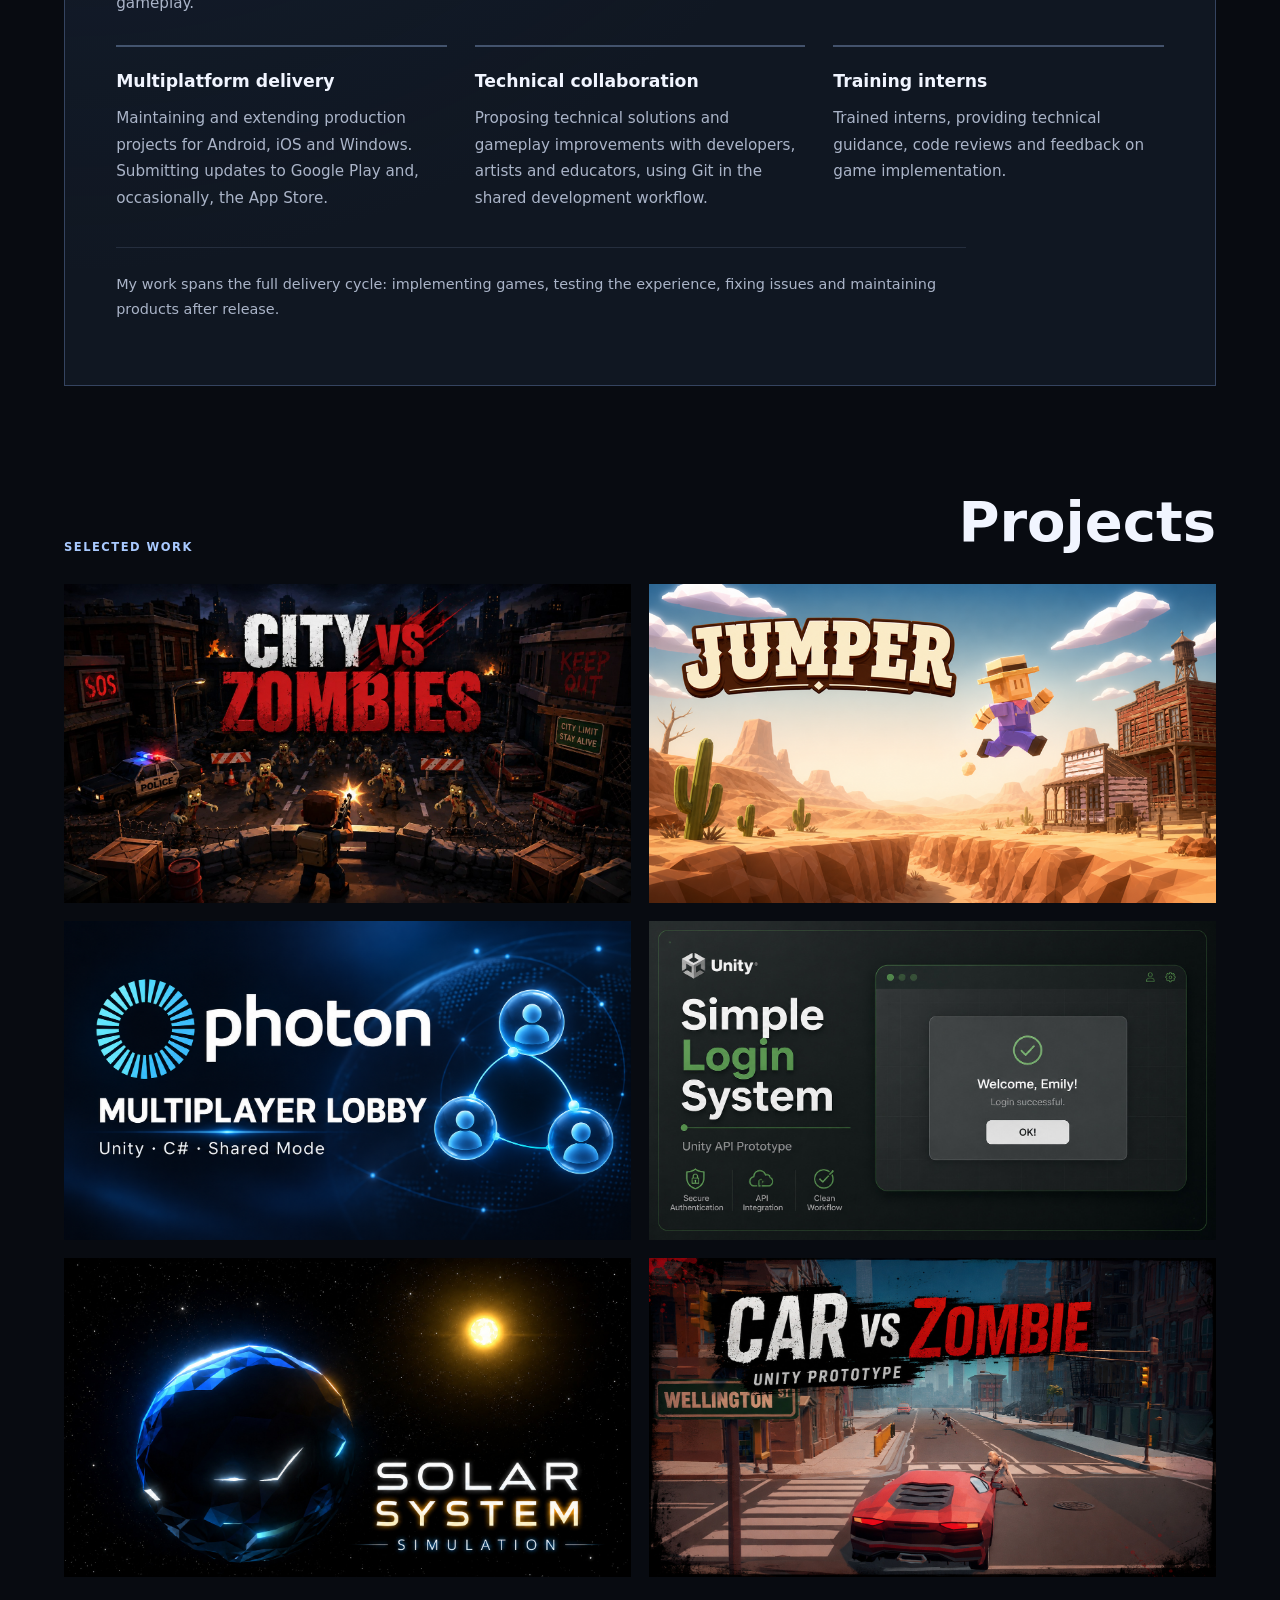
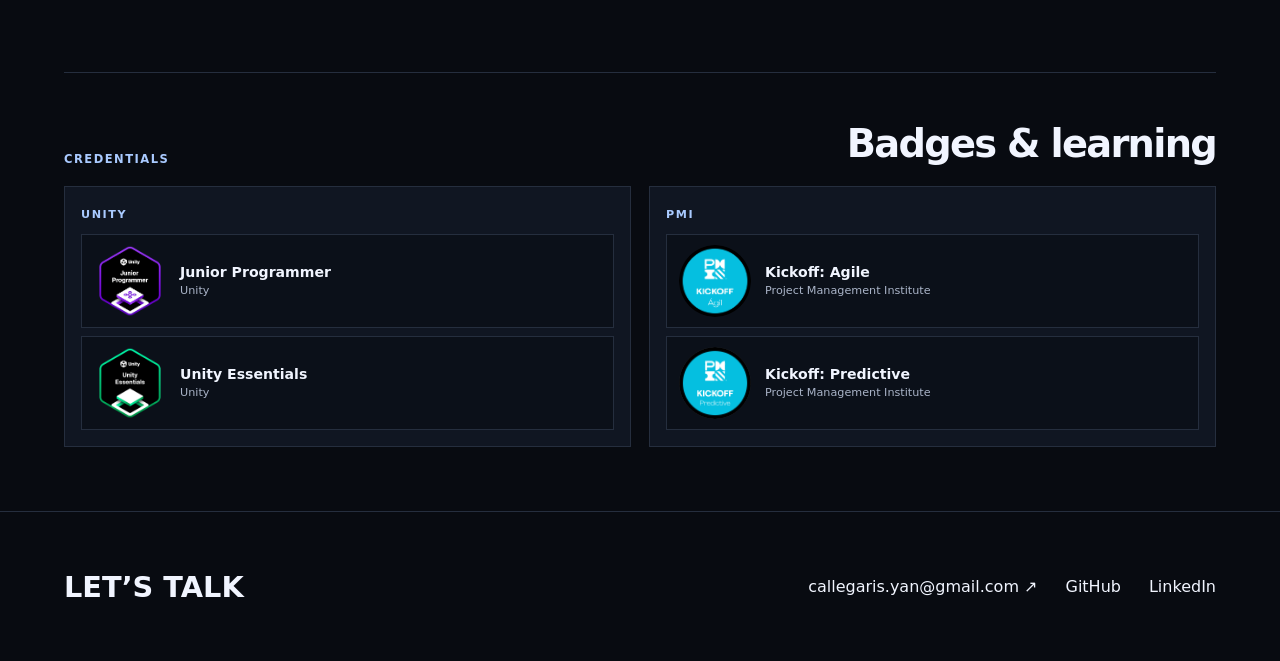
==== commit e71e23c6: "Remove intern count from experience copy" ====
--- a/index.html
+++ b/index.html
@@ -42,7 +42,7 @@
       <article><h3 data-i18n="careerUITitle">UI &amp; content integration</h3><p data-i18n="careerUIBody">Developing interface flows and integrating content into the educational experience.</p></article>
       <article><h3 data-i18n="careerDeliveryTitle">Multiplatform delivery</h3><p data-i18n="careerDeliveryBody">Maintaining and extending production projects for Android, iOS and Windows, submitting updates to Google Play and occasionally the App Store.</p></article>
       <article><h3 data-i18n="careerTeamTitle">Technical collaboration</h3><p data-i18n="careerTeamBody">Proposing technical solutions and gameplay improvements with developers, artists and educators, using Git in a shared workflow.</p></article>
-      <article><h3 data-i18n="careerMentorTitle">Training five interns</h3><p data-i18n="careerMentorBody">Providing technical guidance, code reviews and feedback on game implementation.</p></article>
+      <article><h3 data-i18n="careerMentorTitle">Training interns</h3><p data-i18n="careerMentorBody">Providing technical guidance, code reviews and feedback on game implementation.</p></article>
     </div>
     <p class="career-context" data-i18n="careerContext">My professional work focuses on the ongoing development of educational products, contributing alongside the team to features, maintenance and improvements.</p>
   </section>
@@ -83,6 +83,6 @@
   </section>
 </main>
 <footer id="contact"><b data-i18n="letsTalk">LET’S TALK</b><a href="mailto:callegaris.yan@gmail.com">callegaris.yan@gmail.com ↗</a><a href="https://github.com/YanCallegaris">GitHub</a><a href="https://www.linkedin.com/in/yan-falc%C3%A3o-callegaris-57275014b/">LinkedIn</a></footer>
-<script src="i18n.js?v=11"></script>
+<script src="i18n.js?v=12"></script>
 </body>
 </html>
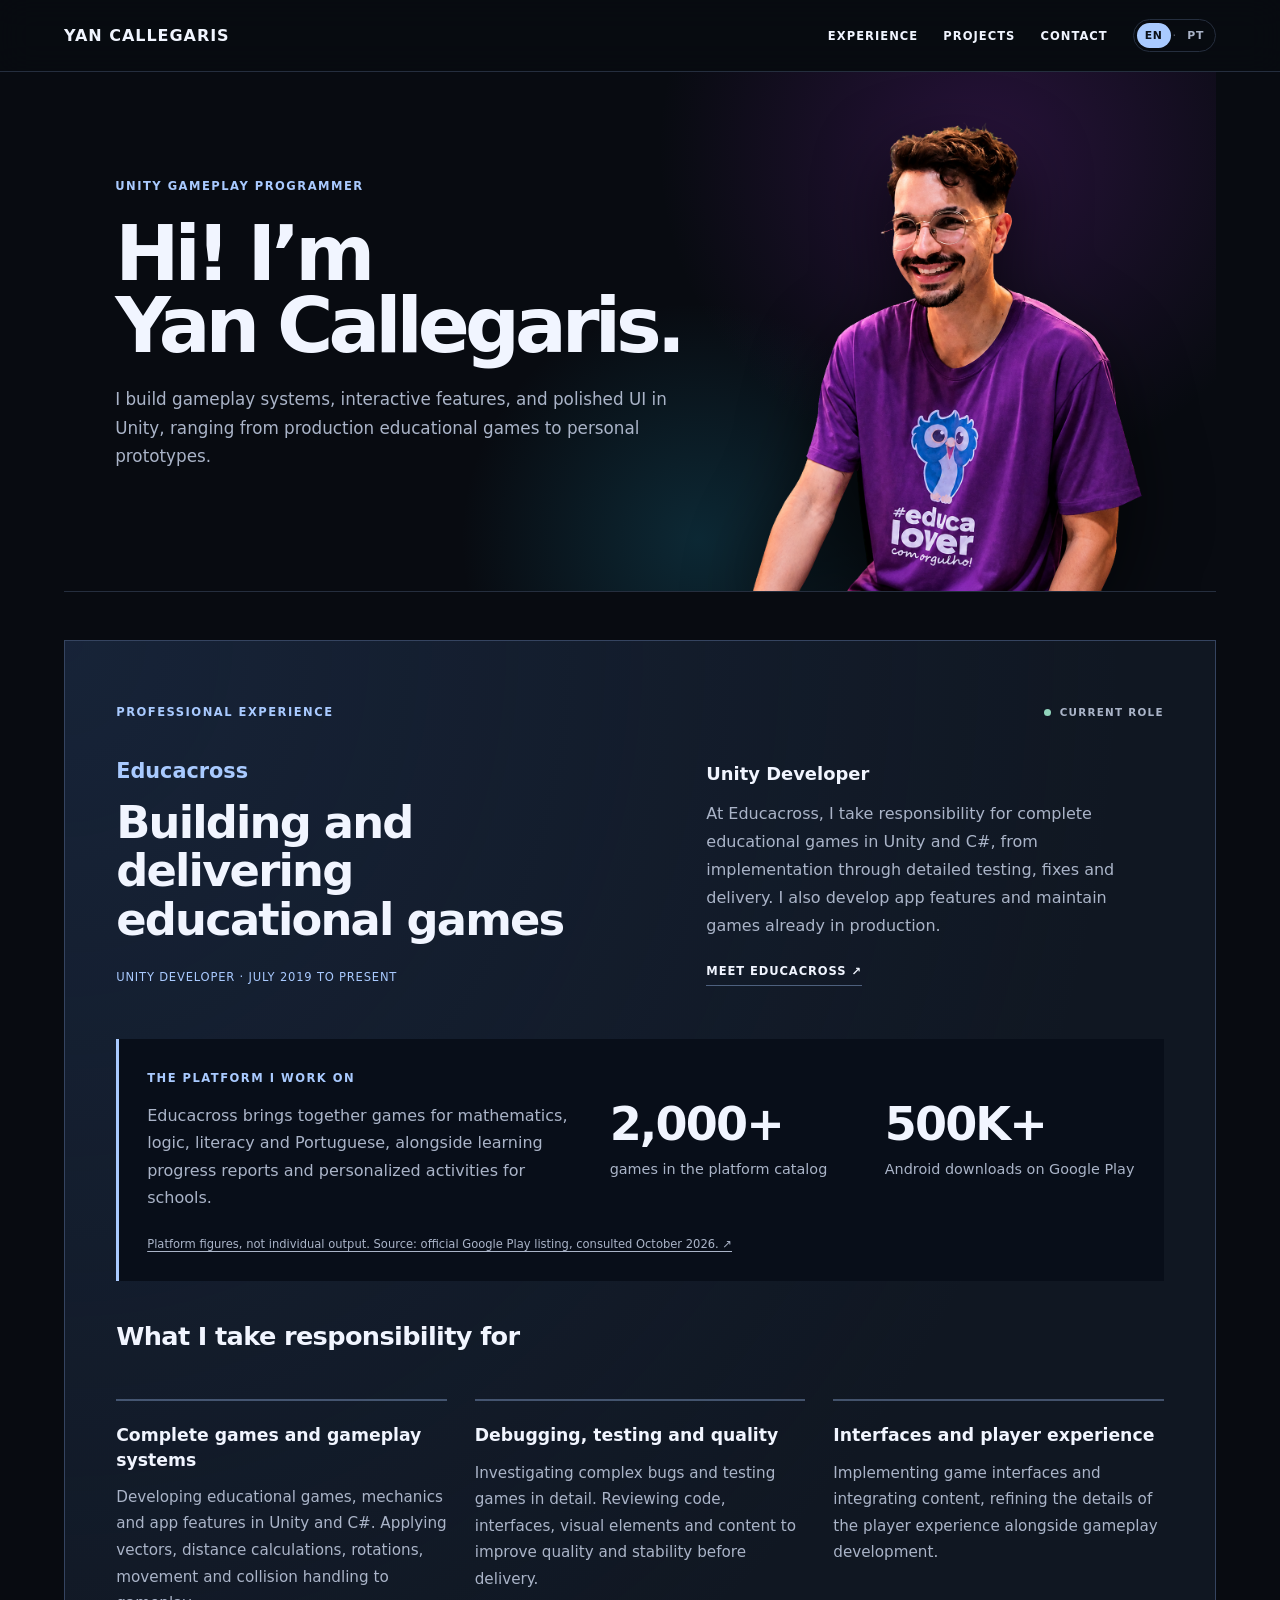
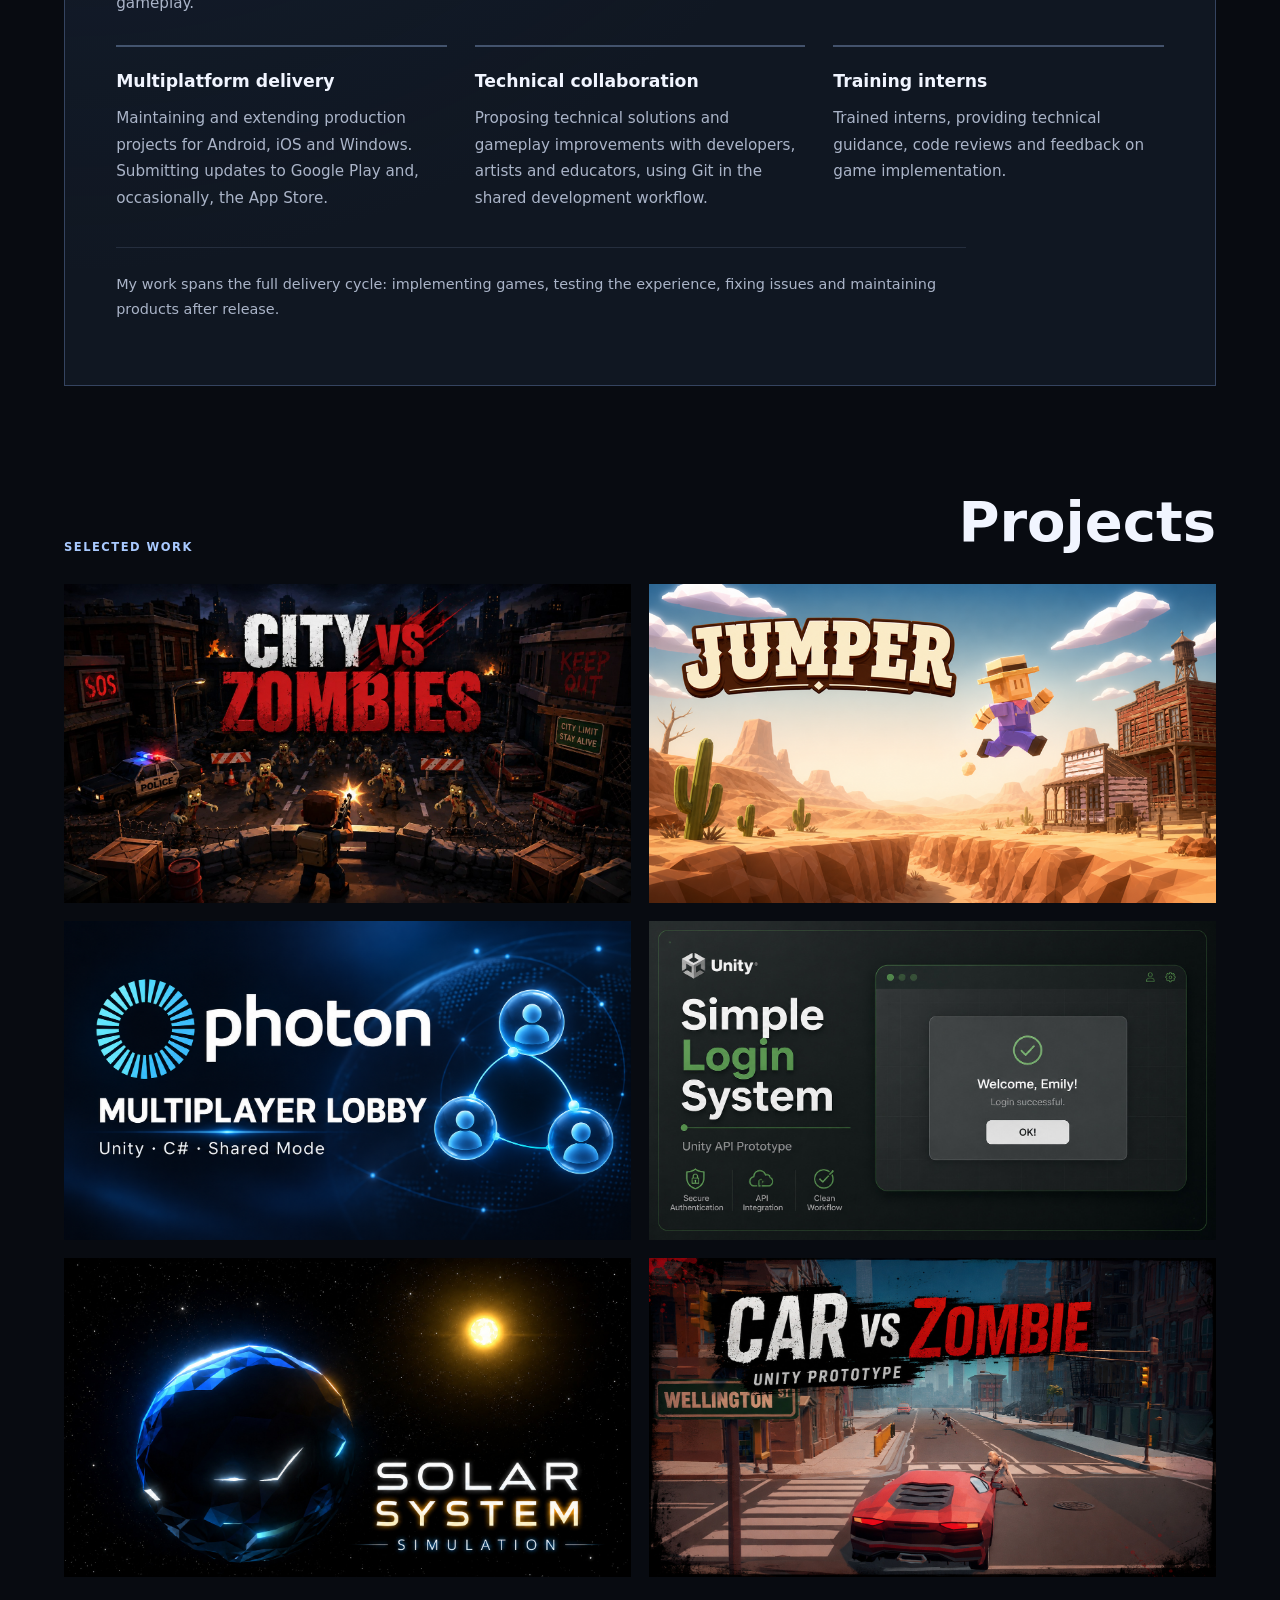
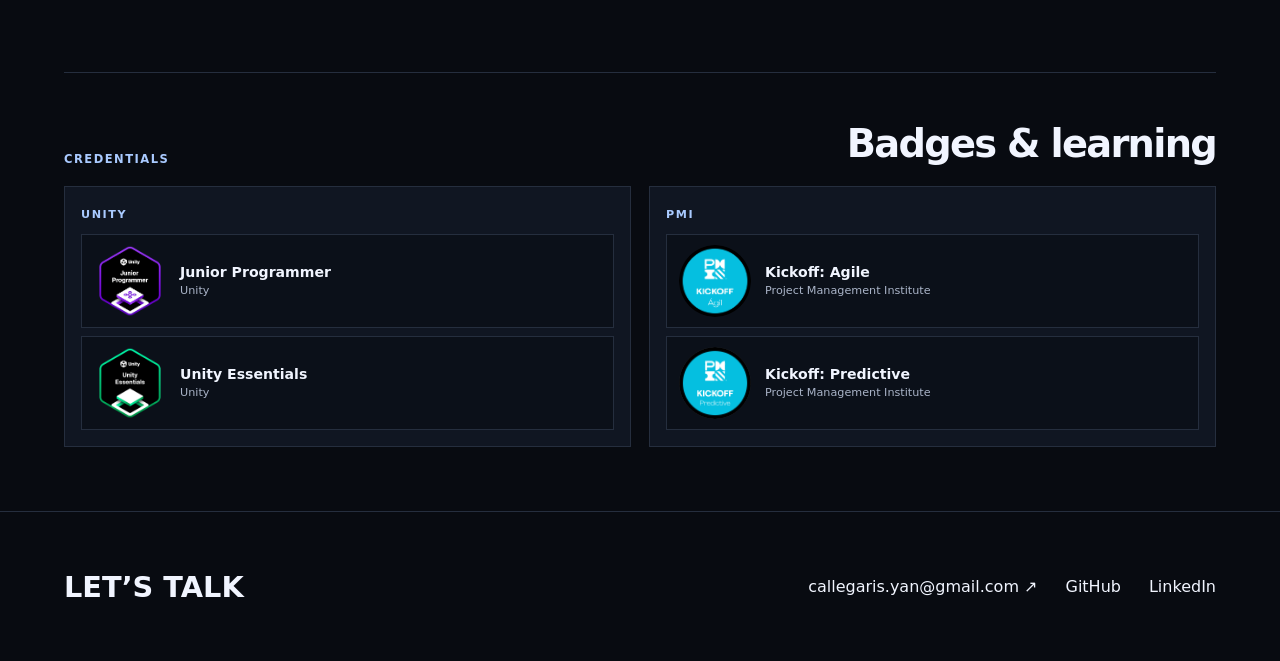
==== commit 96ecbc4f: "Improve English experience heading" ====
--- a/index.html
+++ b/index.html
@@ -27,7 +27,7 @@
   <section id="experience" class="career" aria-labelledby="career-title">
     <header class="career-heading"><span class="section-label" data-i18n="careerLabel">PROFESSIONAL EXPERIENCE</span><span class="career-status" data-i18n="currentRole">CURRENT ROLE</span></header>
     <div class="career-intro">
-      <div><p class="career-company">Educacross</p><h2 id="career-title" data-i18n="careerTitle">From implementation to released educational games</h2><p class="career-tenure" data-i18n="careerTenure">UNITY DEVELOPER · JULY 2019 TO PRESENT</p></div>
+      <div><p class="career-company">Educacross</p><h2 id="career-title" data-i18n="careerTitle">Building and delivering educational games</h2><p class="career-tenure" data-i18n="careerTenure">UNITY DEVELOPER · JULY 2019 TO PRESENT</p></div>
       <div class="career-summary"><h3 data-i18n="careerRole">Unity Developer</h3><p data-i18n="careerBody">I work on educational games and interactive features in production. My day-to-day work combines implementing new features, maintaining existing systems and fixing bugs, alongside UI flows and content integration.</p><a href="https://educacross.com.br/" target="_blank" rel="noreferrer" data-i18n="careerLink">MEET EDUCACROSS ↗</a></div>
     </div>
     <aside class="career-scale" aria-labelledby="scale-title">
@@ -83,6 +83,6 @@
   </section>
 </main>
 <footer id="contact"><b data-i18n="letsTalk">LET’S TALK</b><a href="mailto:callegaris.yan@gmail.com">callegaris.yan@gmail.com ↗</a><a href="https://github.com/YanCallegaris">GitHub</a><a href="https://www.linkedin.com/in/yan-falc%C3%A3o-callegaris-57275014b/">LinkedIn</a></footer>
-<script src="i18n.js?v=12"></script>
+<script src="i18n.js?v=13"></script>
 </body>
 </html>
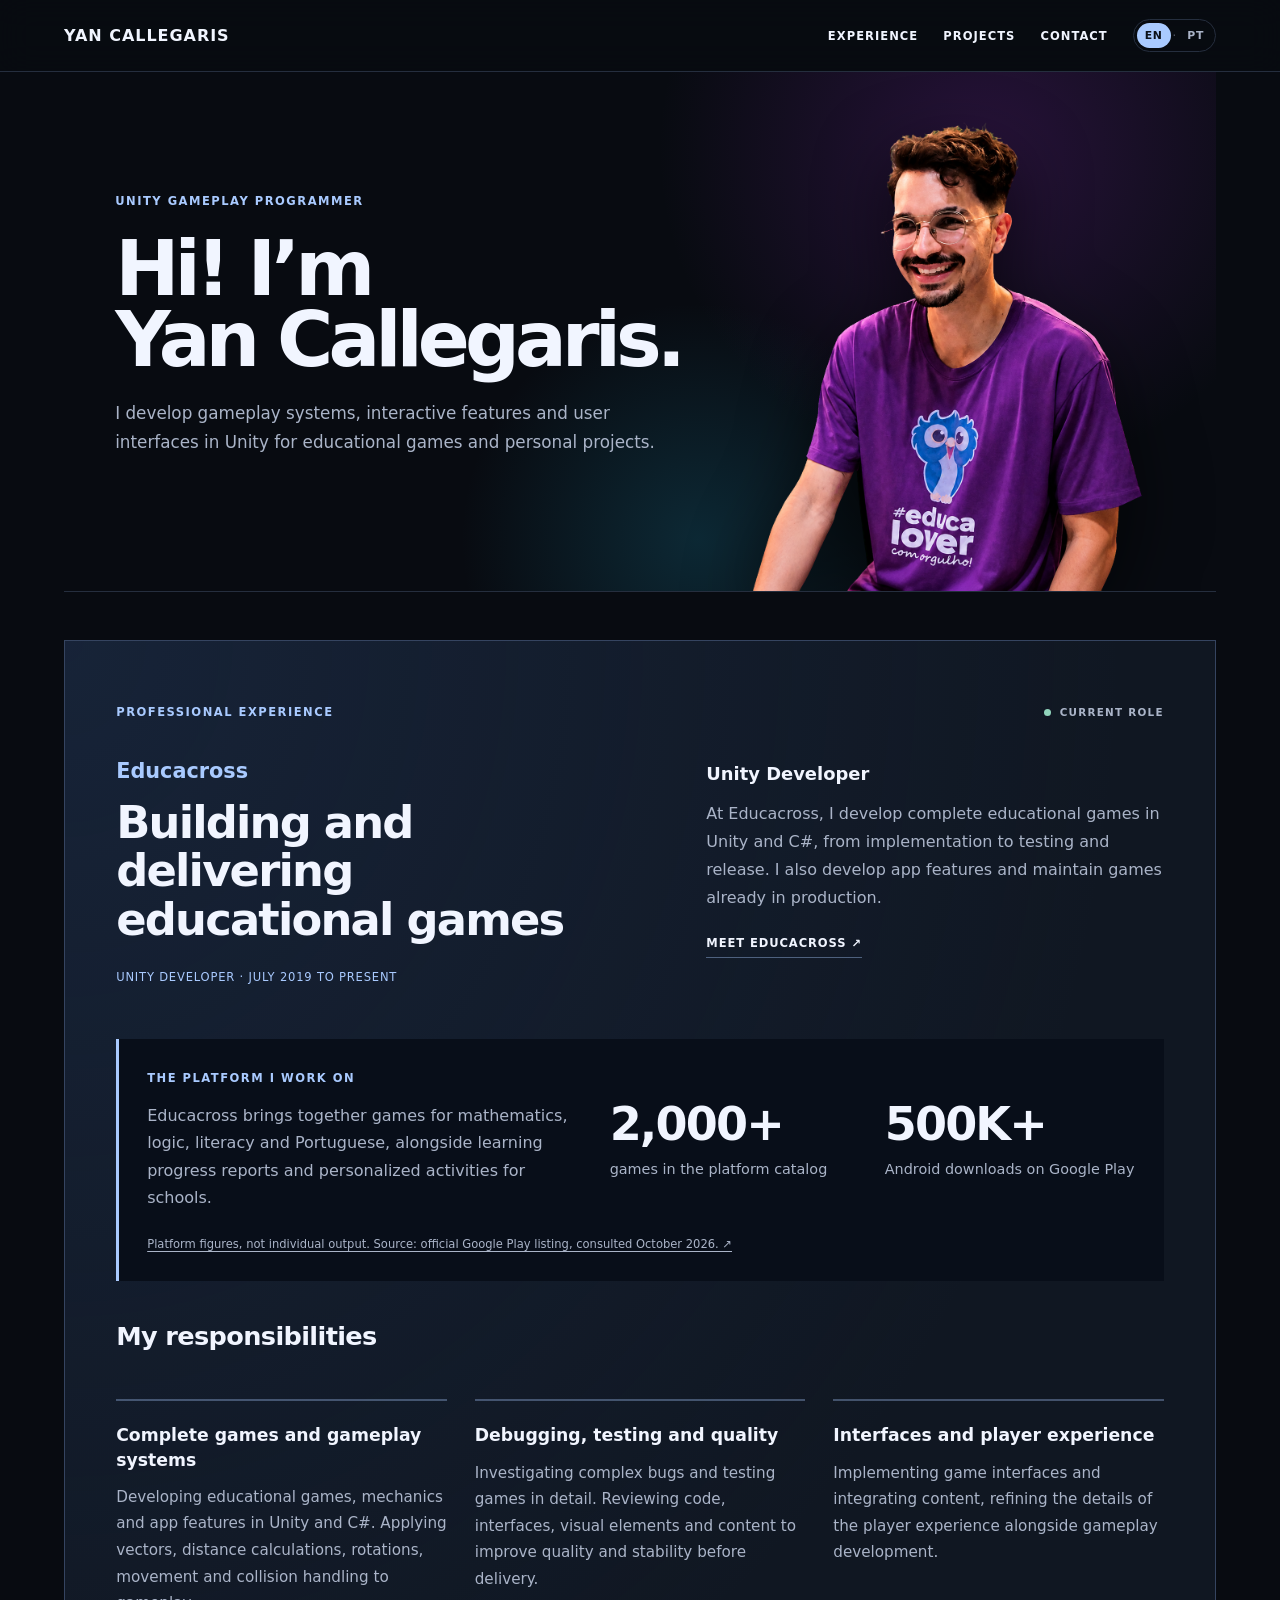
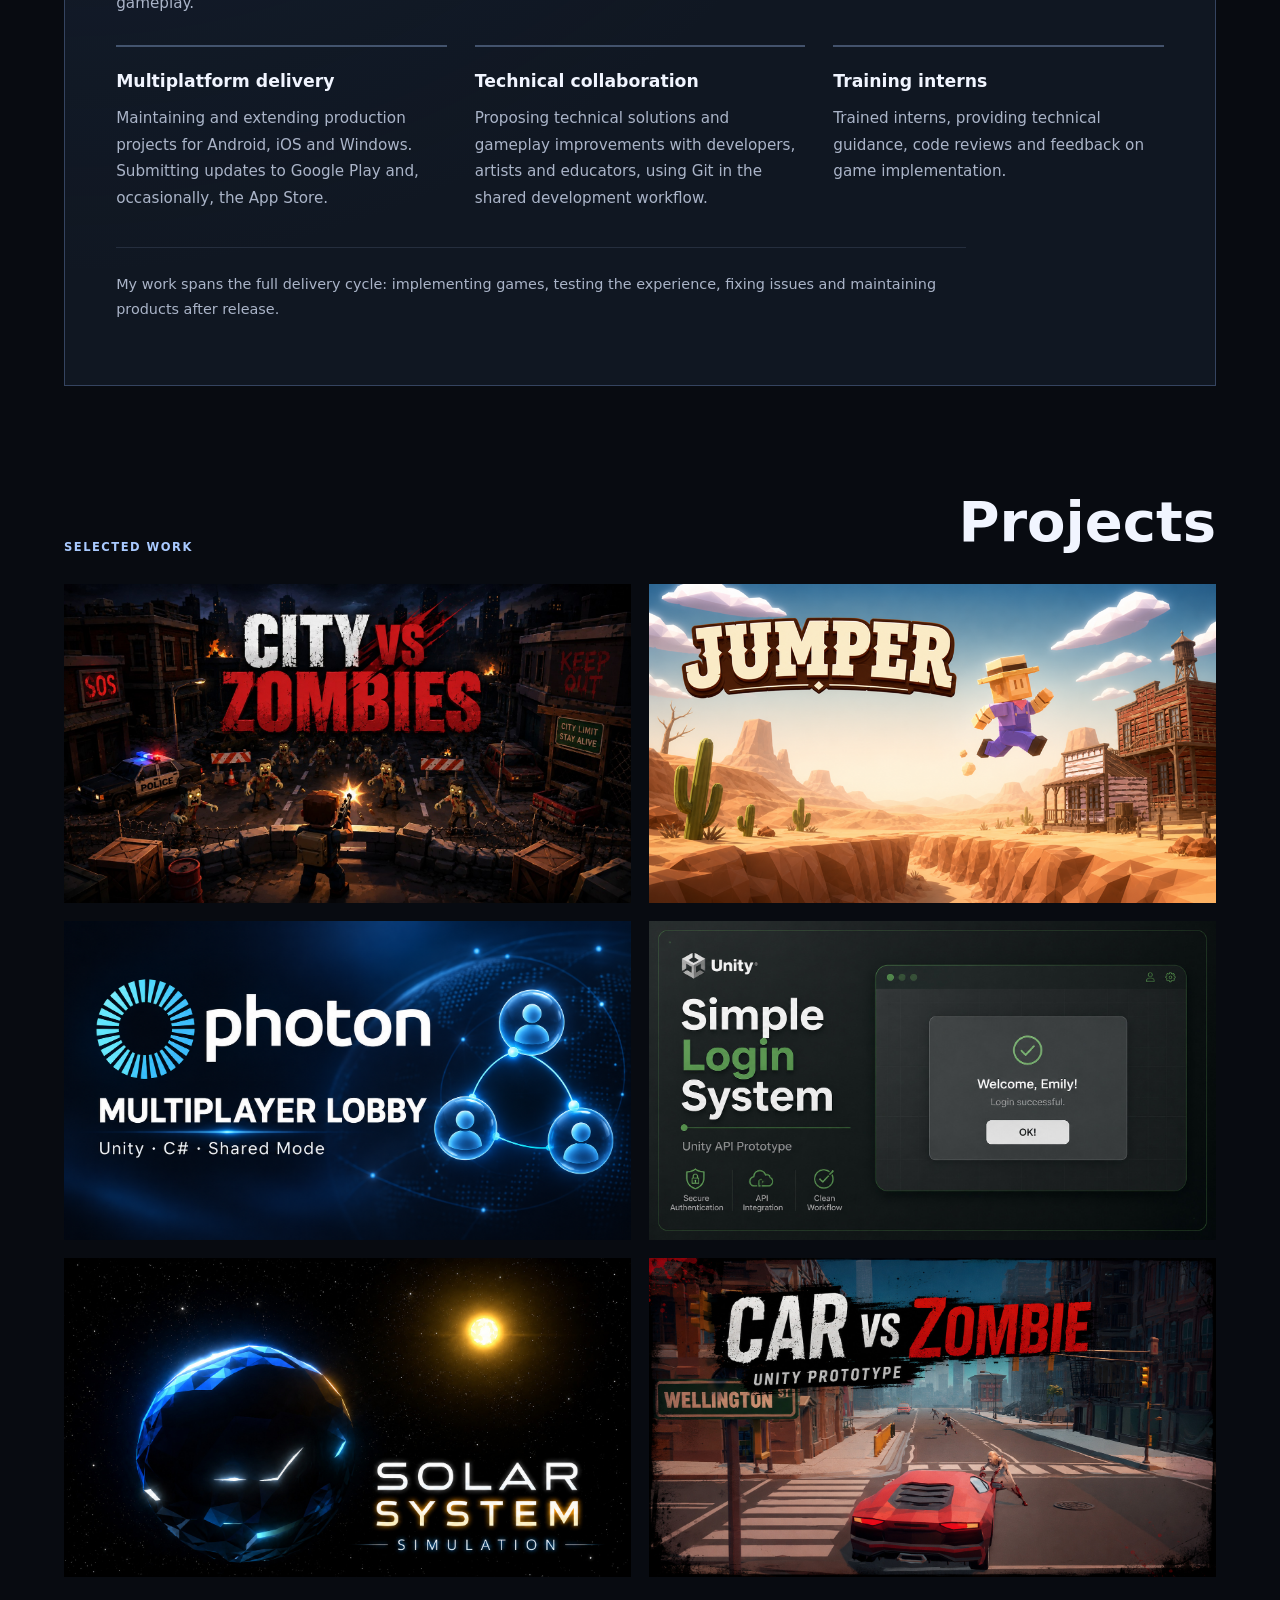
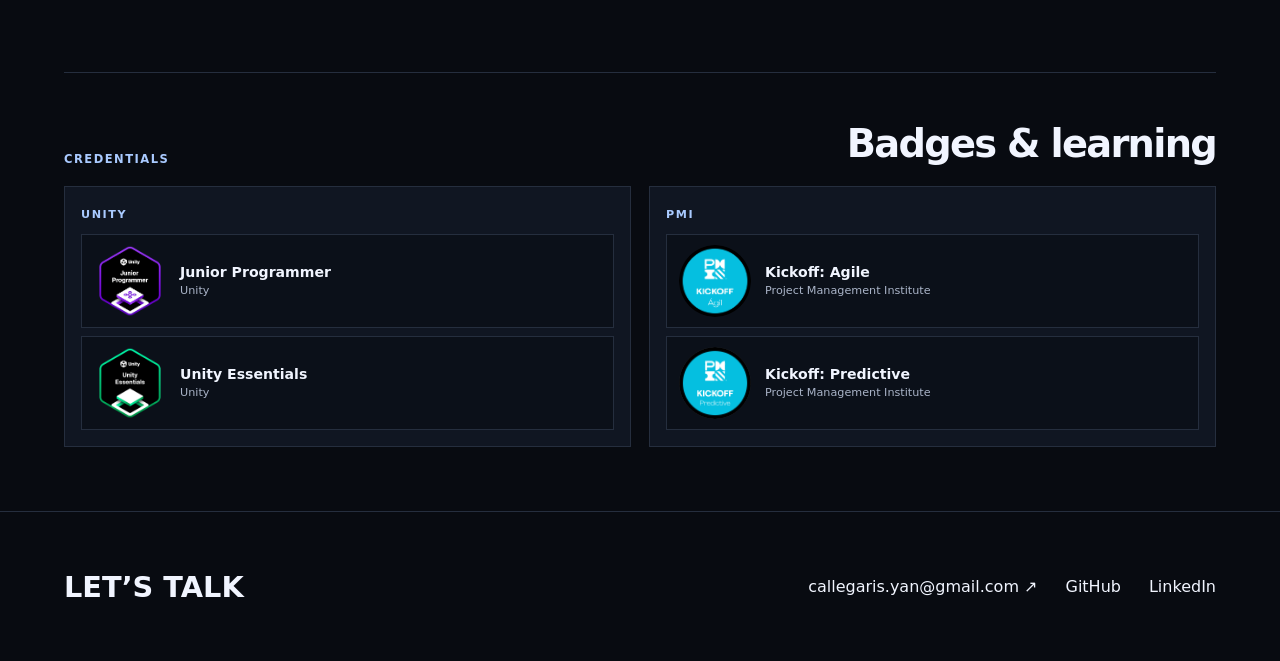
==== commit 173ed728: "Refine English and Portuguese portfolio copy" ====
--- a/index.html
+++ b/index.html
@@ -21,7 +21,7 @@
 </header>
 <main>
   <section class="intro">
-    <div class="intro-copy"><span class="kicker" data-i18n="kicker">UNITY GAMEPLAY PROGRAMMER</span><h1 data-i18n="heroTitle">Hi! I’m<br>Yan Callegaris.</h1><p data-i18n="heroBody">I build gameplay systems, interactive features, and polished UI in Unity, ranging from production educational games to personal prototypes.</p></div>
+    <div class="intro-copy"><span class="kicker" data-i18n="kicker">UNITY GAMEPLAY PROGRAMMER</span><h1 data-i18n="heroTitle">Hi! I’m<br>Yan Callegaris.</h1><p data-i18n="heroBody">I develop gameplay systems, interactive features and user interfaces in Unity for educational games and personal projects.</p></div>
     <img src="images/profile-cutout.png" alt="Yan Callegaris">
   </section>
   <section id="experience" class="career" aria-labelledby="career-title">
@@ -35,7 +35,7 @@
       <div class="career-metrics"><div><strong data-i18n="scaleGamesNumber">2,000+</strong><span data-i18n="scaleGames">games in the platform catalog</span></div><div><strong data-i18n="scaleDownloadsNumber">500K+</strong><span data-i18n="scaleDownloads">Android downloads on Google Play</span></div></div>
       <a class="career-source" href="https://play.google.com/store/apps/details?id=com.CrossReality.EducaCrossMatematica" target="_blank" rel="noreferrer" data-i18n="scaleSource">Platform figures, not individual output. Source: official Google Play listing, consulted October 2026. ↗</a>
     </aside>
-    <h3 class="career-work-title" data-i18n="careerWorkTitle">What I take responsibility for</h3>
+    <h3 class="career-work-title" data-i18n="careerWorkTitle">My responsibilities</h3>
     <div class="career-work">
       <article><h3 data-i18n="careerGameplayTitle">Gameplay &amp; interaction</h3><p data-i18n="careerGameplayBody">Implementing new features and interactive behaviors in Unity for educational games.</p></article>
       <article><h3 data-i18n="careerSystemsTitle">Maintenance &amp; bug fixing</h3><p data-i18n="careerSystemsBody">Working with existing systems, investigating issues and implementing fixes in production projects.</p></article>
@@ -83,6 +83,6 @@
   </section>
 </main>
 <footer id="contact"><b data-i18n="letsTalk">LET’S TALK</b><a href="mailto:callegaris.yan@gmail.com">callegaris.yan@gmail.com ↗</a><a href="https://github.com/YanCallegaris">GitHub</a><a href="https://www.linkedin.com/in/yan-falc%C3%A3o-callegaris-57275014b/">LinkedIn</a></footer>
-<script src="i18n.js?v=13"></script>
+<script src="i18n.js?v=14"></script>
 </body>
 </html>
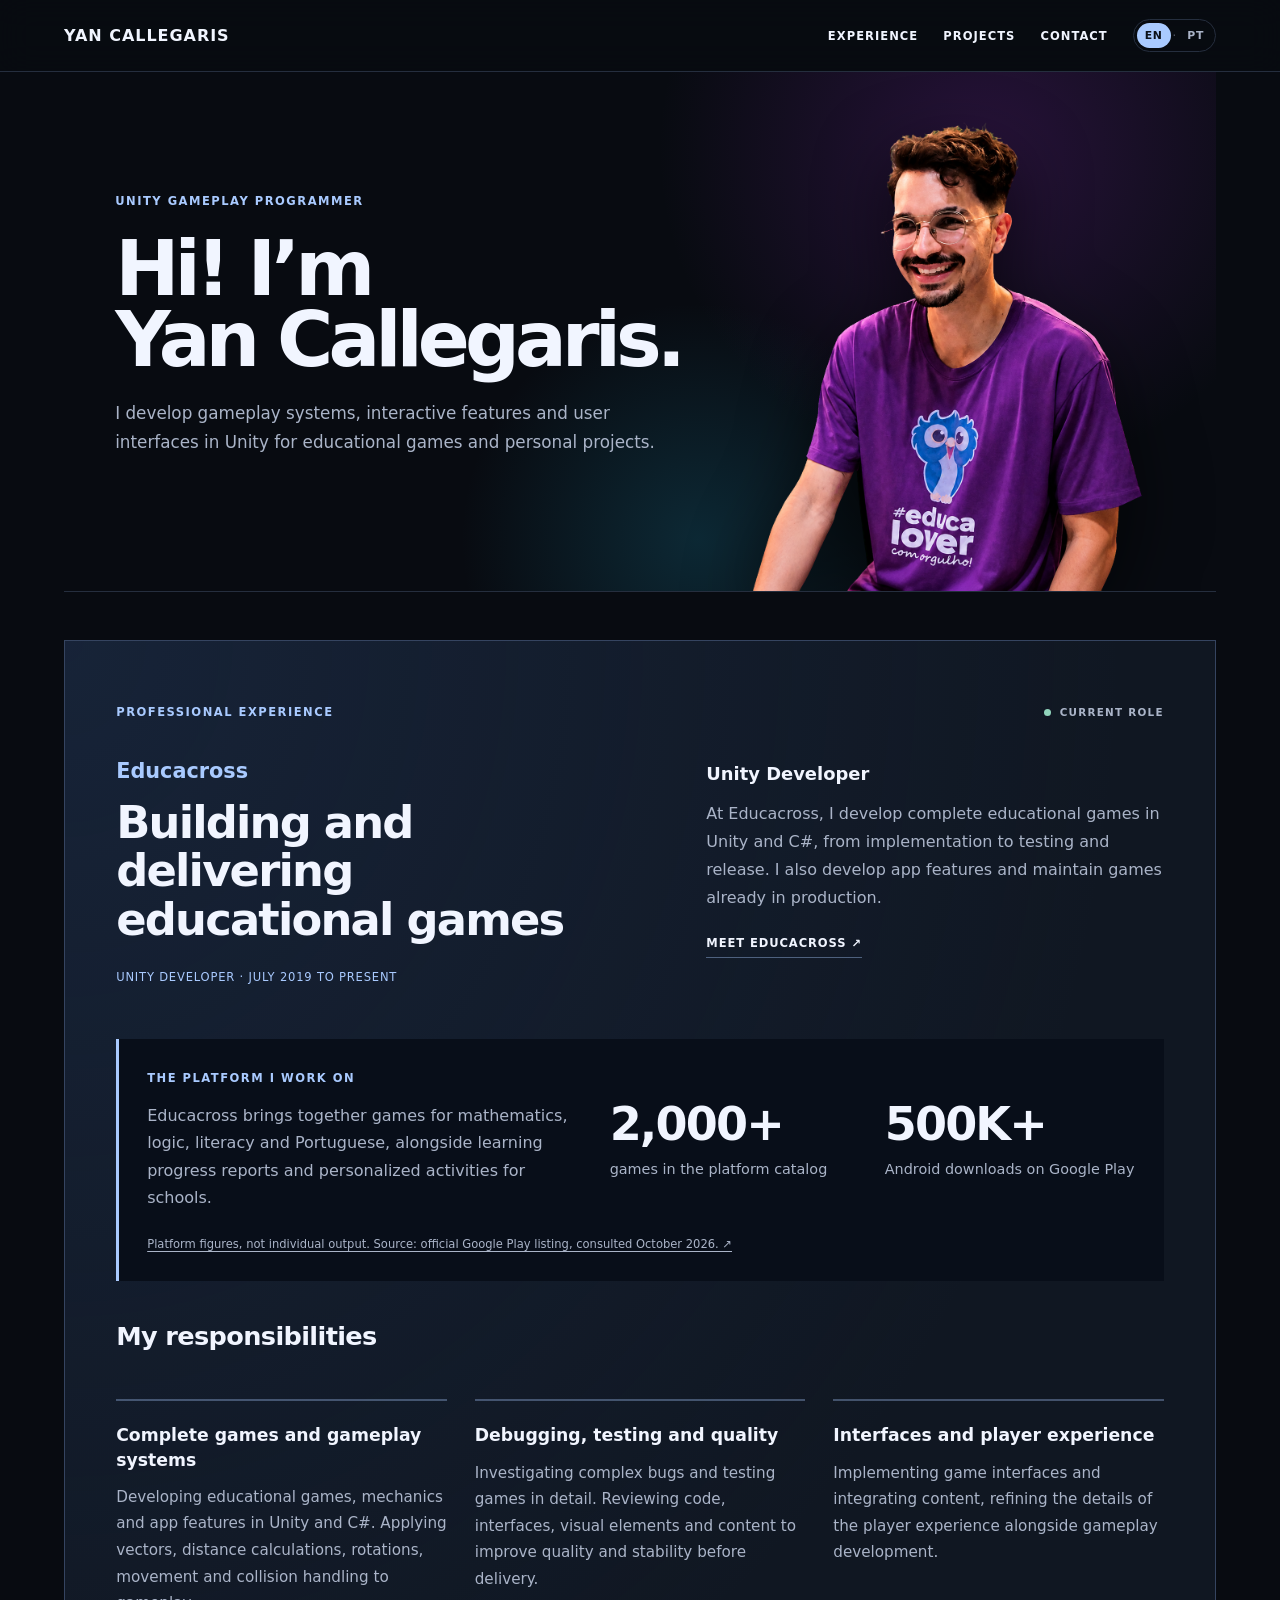
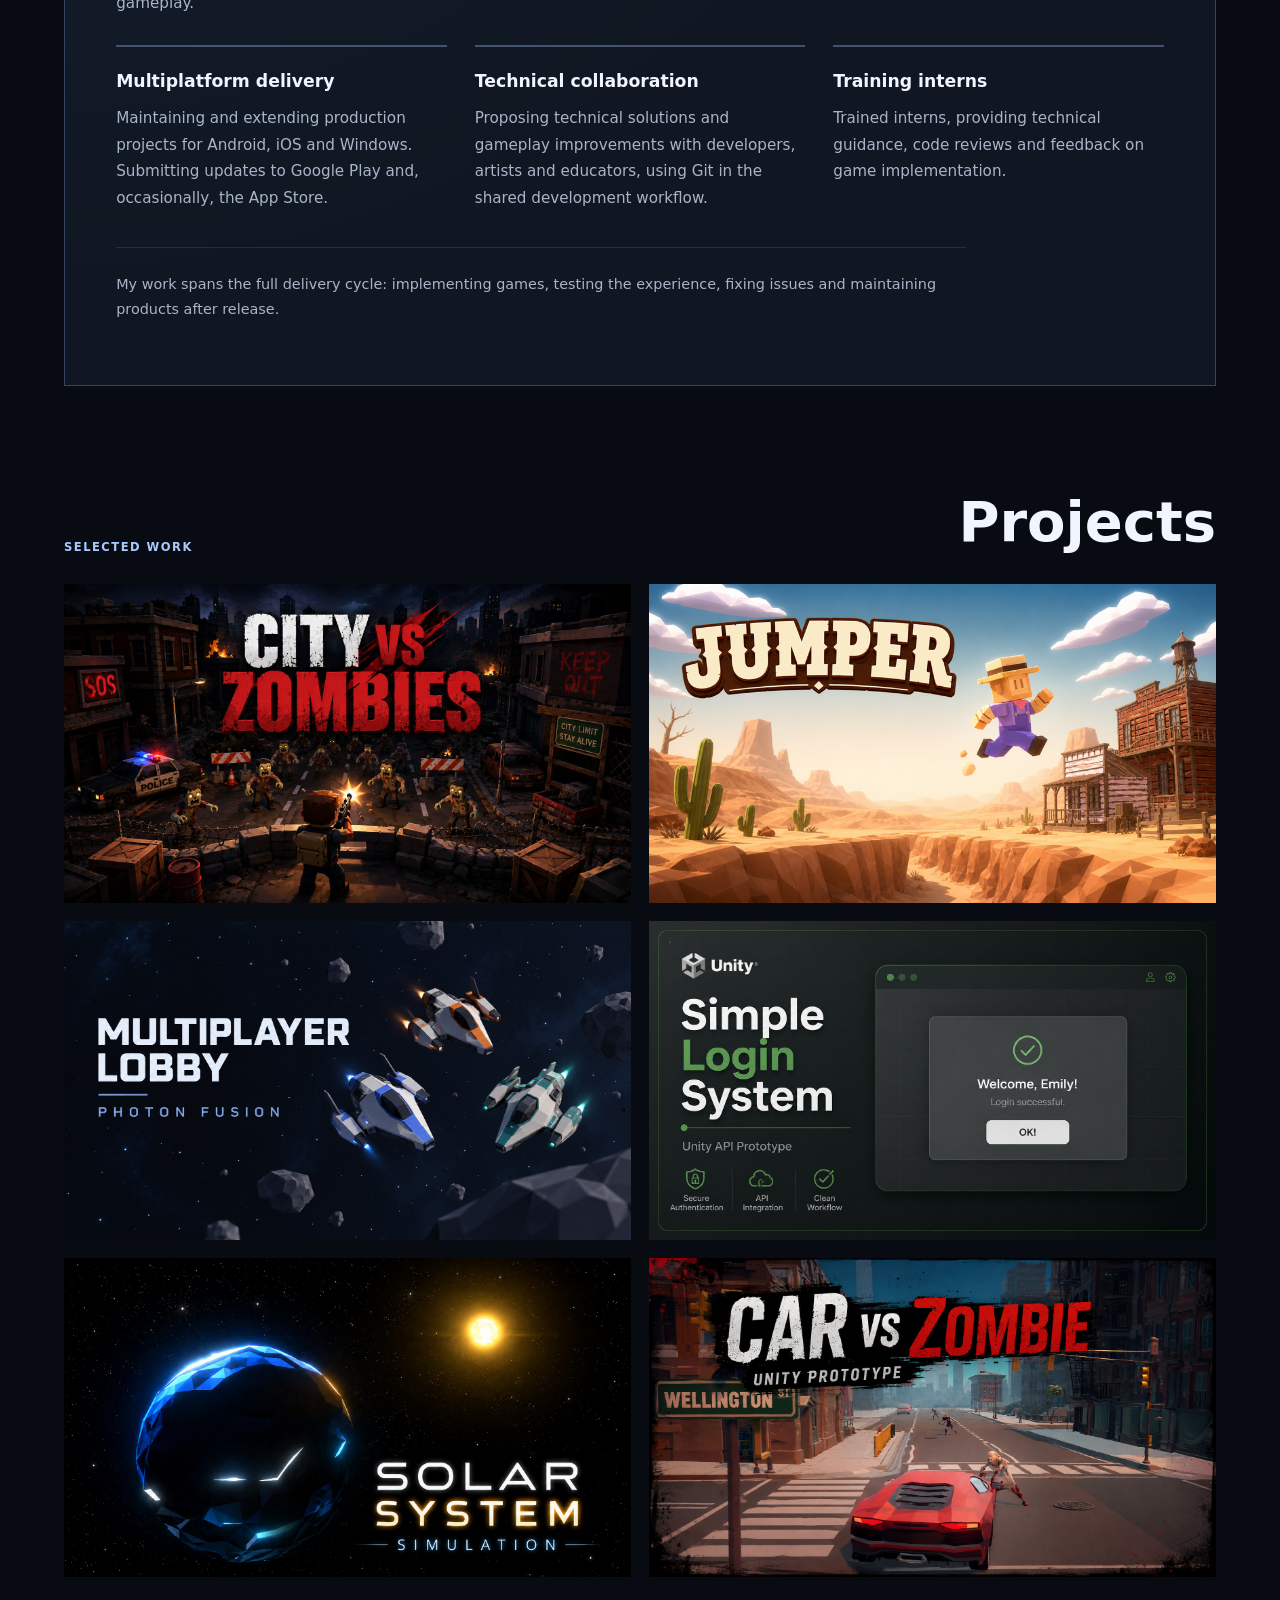
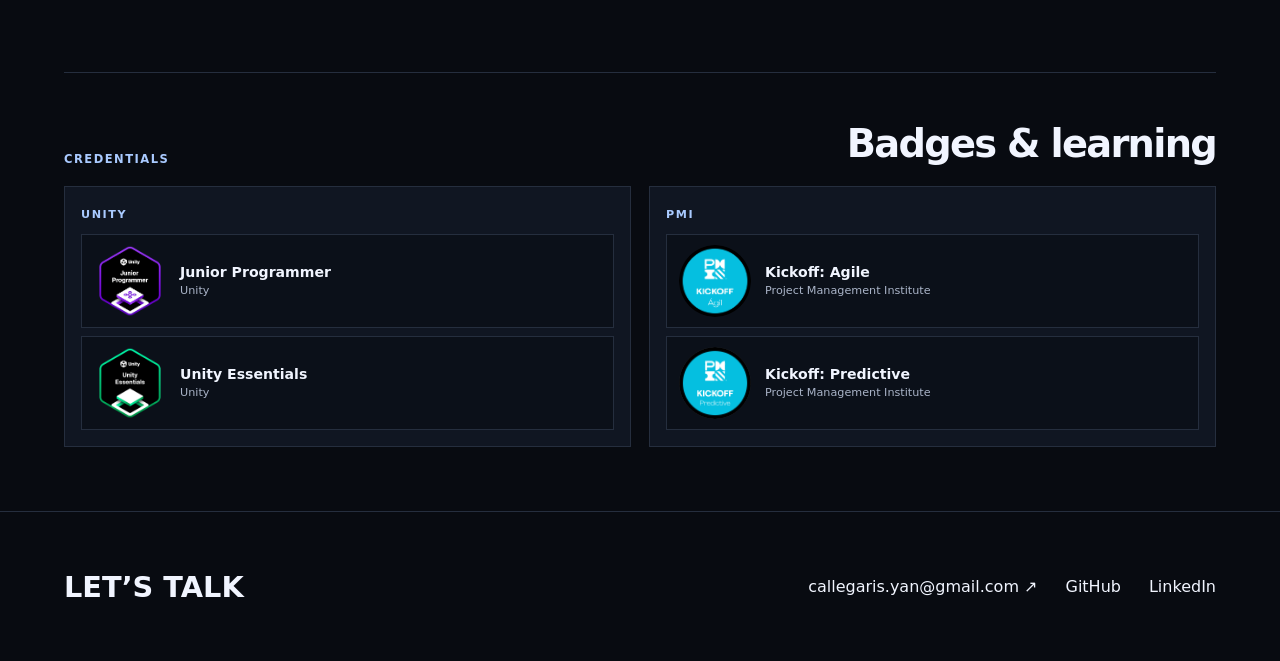
==== commit 5b149f1c: "Replace lobby cover with approved spaceship artwork" ====
--- a/index.html
+++ b/index.html
@@ -56,7 +56,7 @@
         </div>
       </article>
       <a class="cover" href="project.html?id=jumper" aria-label="View Jumper project"><img src="images/projects/jumper.png" alt="Jumper"><span><b data-project-title="jumper">Jumper</b><small data-project-short="jumper">Arcade platformer · Unity / C#</small></span></a>
-      <a class="cover" href="project.html?id=lobby" aria-label="Multiplayer Lobby"><img src="images/projects/lobby-photon.png" alt="Multiplayer Lobby · Photon Fusion"><span><b data-project-title="lobby">Multiplayer Lobby</b><small data-project-short="lobby">Photon Fusion · Shared Mode</small></span></a>
+      <a class="cover" href="project.html?id=lobby" aria-label="Multiplayer Lobby"><img src="images/projects/lobby-spaceships.png" alt="Multiplayer Lobby · Photon Fusion"><span><b data-project-title="lobby">Multiplayer Lobby</b><small data-project-short="lobby">Photon Fusion · Shared Mode</small></span></a>
       <a class="cover" href="project.html?id=login"><img src="images/projects/login.jpg" alt="Simple Login System"><span><b data-project-title="login">Simple Login System</b><small data-project-short="login">UI · API · Authentication</small></span></a>
       <a class="cover" href="project.html?id=solar"><img src="images/projects/solar.jpg" alt="Solar System Simulation"><span><b data-project-title="solar">Solar System Simulation</b><small data-project-short="solar">Unity 3D · Simulation</small></span></a>
       <a class="cover" href="project.html?id=car"><img src="images/projects/car.jpg" alt="Car vs Zombie"><span><b data-project-title="car">Car vs Zombie</b><small data-project-short="car">Driving · Survival</small></span></a>
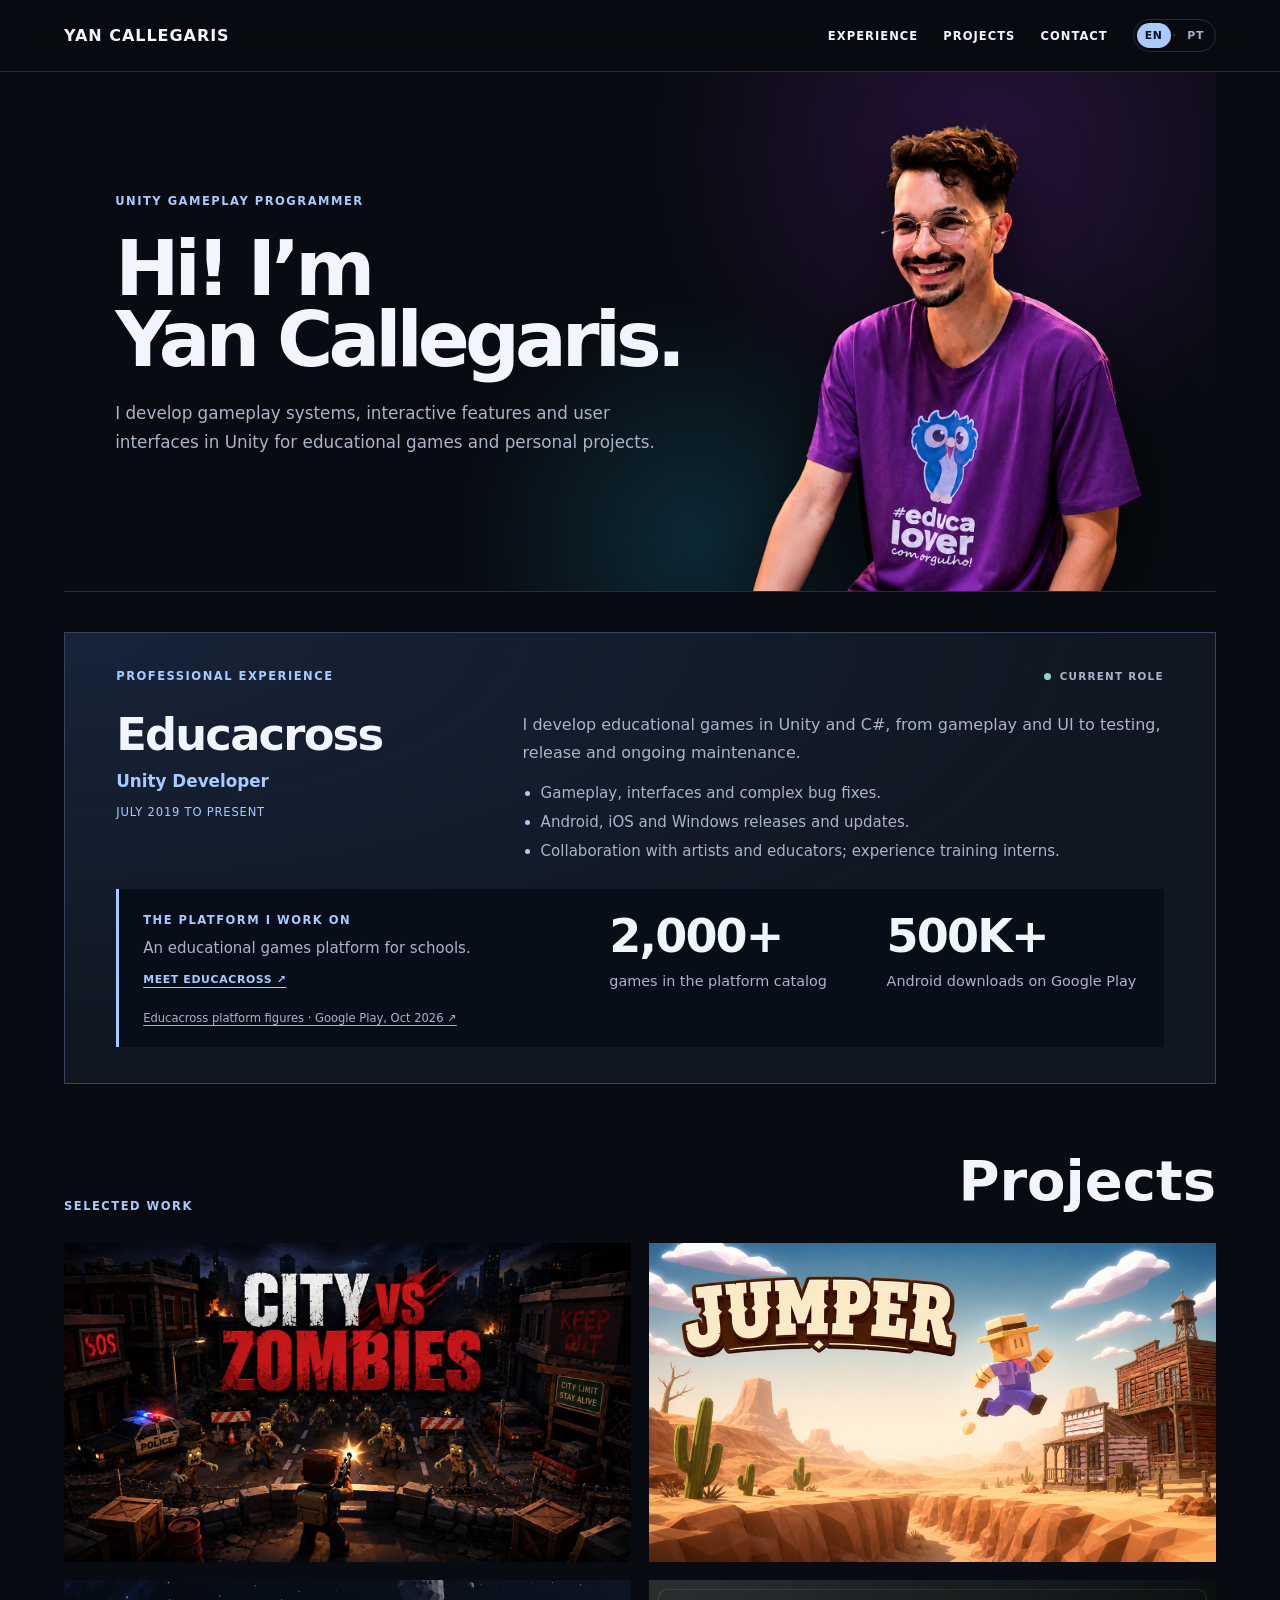
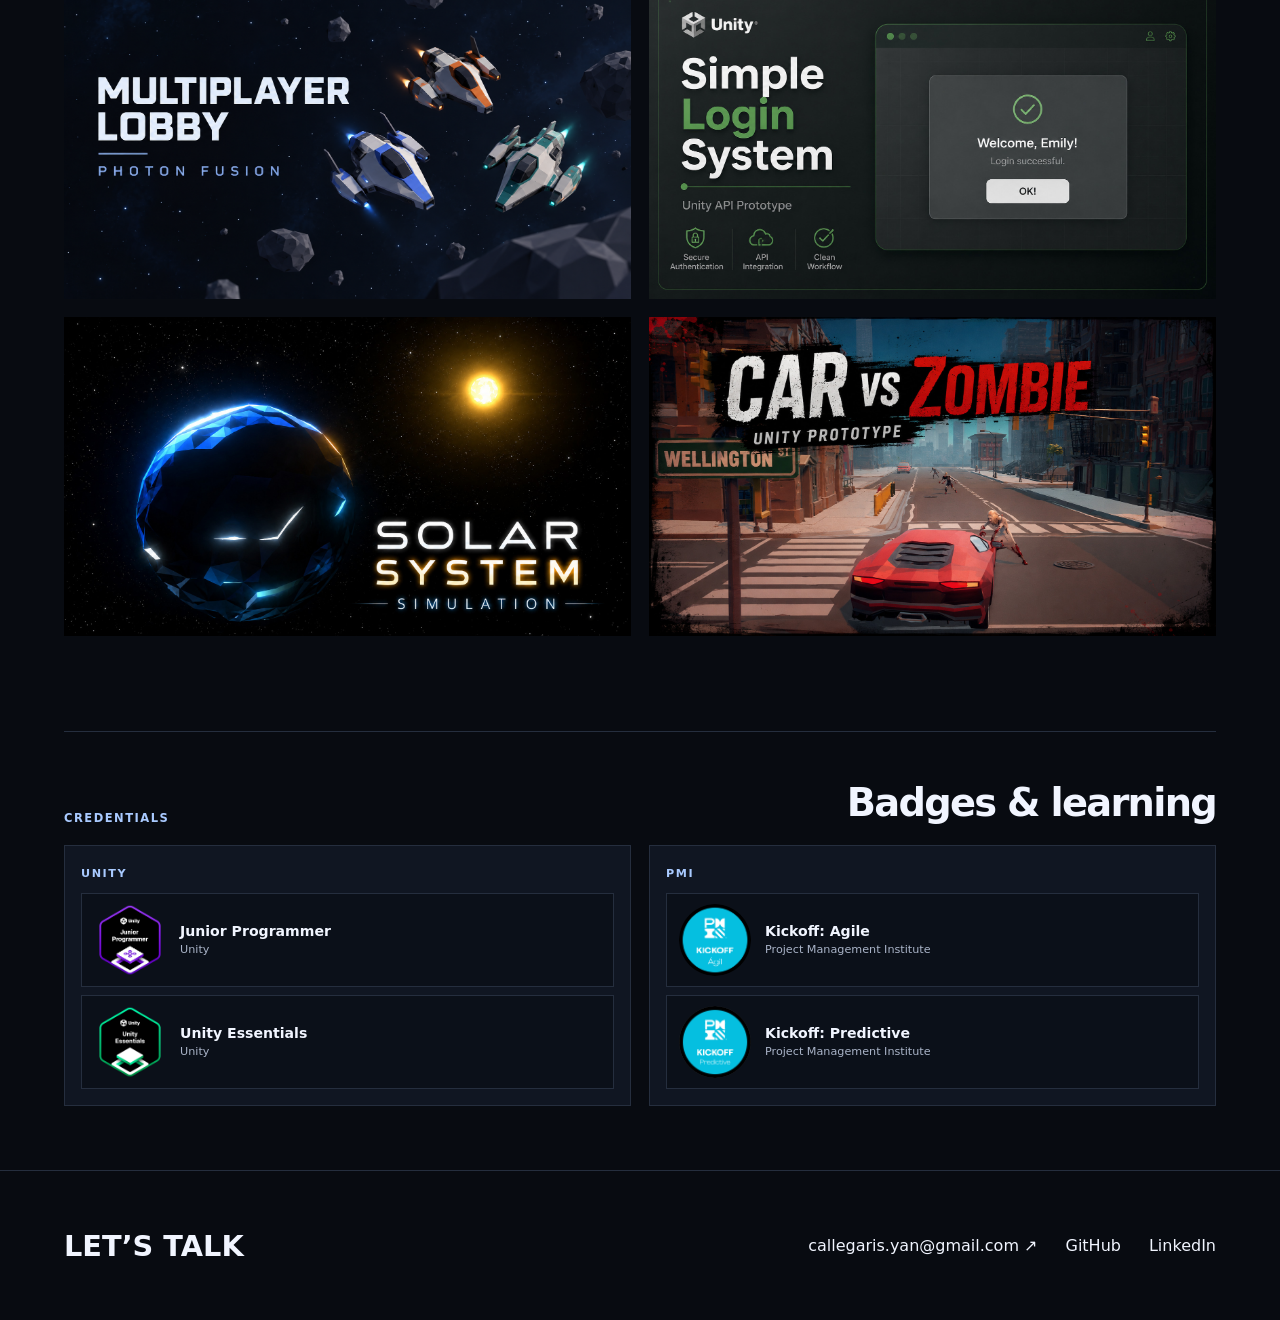
==== commit fff2d705: "Condense Educacross experience for quicker portfolio scanning" ====
--- a/index.html
+++ b/index.html
@@ -5,7 +5,7 @@
   <meta name="viewport" content="width=device-width,initial-scale=1">
   <title>Yan Callegaris | Unity Gameplay Programmer</title>
   <link rel="stylesheet" href="style.css">
-  <link rel="stylesheet" href="experience.css?v=2">
+  <link rel="stylesheet" href="experience.css?v=3">
   <link rel="stylesheet" href="badges.css?v=07a7665">
   <link rel="stylesheet" href="city-project.css?v=3">
 </head>
@@ -27,24 +27,14 @@
   <section id="experience" class="career" aria-labelledby="career-title">
     <header class="career-heading"><span class="section-label" data-i18n="careerLabel">PROFESSIONAL EXPERIENCE</span><span class="career-status" data-i18n="currentRole">CURRENT ROLE</span></header>
     <div class="career-intro">
-      <div><p class="career-company">Educacross</p><h2 id="career-title" data-i18n="careerTitle">Building and delivering educational games</h2><p class="career-tenure" data-i18n="careerTenure">UNITY DEVELOPER · JULY 2019 TO PRESENT</p></div>
-      <div class="career-summary"><h3 data-i18n="careerRole">Unity Developer</h3><p data-i18n="careerBody">I work on educational games and interactive features in production. My day-to-day work combines implementing new features, maintaining existing systems and fixing bugs, alongside UI flows and content integration.</p><a href="https://educacross.com.br/" target="_blank" rel="noreferrer" data-i18n="careerLink">MEET EDUCACROSS ↗</a></div>
+      <div><h2 id="career-title">Educacross</h2><p class="career-position" data-i18n="careerRole">Unity Developer</p><p class="career-tenure" data-i18n="careerPeriod">JULY 2019 TO PRESENT</p></div>
+      <div class="career-summary"><p data-i18n="careerBrief">I develop educational games in Unity and C#, from gameplay and UI to testing, release and ongoing maintenance.</p><ul class="career-highlights"><li data-i18n="careerFocusQuality">Gameplay, interfaces and complex bug fixes.</li><li data-i18n="careerFocusDelivery">Android, iOS and Windows releases and updates.</li><li data-i18n="careerFocusTeam">Collaboration with artists and educators; experience training interns.</li></ul></div>
     </div>
     <aside class="career-scale" aria-labelledby="scale-title">
-      <div><span class="section-label" id="scale-title" data-i18n="scaleLabel">THE PLATFORM I WORK ON</span><p data-i18n="scaleBody">An educational platform connecting games, learning and progress tracking for schools, teachers and families.</p></div>
+      <div><span class="section-label" id="scale-title" data-i18n="scaleLabel">THE PLATFORM I WORK ON</span><p data-i18n="scaleBrief">An educational games platform for schools.</p><a class="career-site" href="https://educacross.com.br/" target="_blank" rel="noreferrer" data-i18n="careerLink">MEET EDUCACROSS ↗</a></div>
       <div class="career-metrics"><div><strong data-i18n="scaleGamesNumber">2,000+</strong><span data-i18n="scaleGames">games in the platform catalog</span></div><div><strong data-i18n="scaleDownloadsNumber">500K+</strong><span data-i18n="scaleDownloads">Android downloads on Google Play</span></div></div>
-      <a class="career-source" href="https://play.google.com/store/apps/details?id=com.CrossReality.EducaCrossMatematica" target="_blank" rel="noreferrer" data-i18n="scaleSource">Platform figures, not individual output. Source: official Google Play listing, consulted October 2026. ↗</a>
+      <a class="career-source" href="https://play.google.com/store/apps/details?id=com.CrossReality.EducaCrossMatematica" target="_blank" rel="noreferrer" data-i18n="scaleSourceBrief">Educacross platform figures · Google Play, Oct 2026 ↗</a>
     </aside>
-    <h3 class="career-work-title" data-i18n="careerWorkTitle">My responsibilities</h3>
-    <div class="career-work">
-      <article><h3 data-i18n="careerGameplayTitle">Gameplay &amp; interaction</h3><p data-i18n="careerGameplayBody">Implementing new features and interactive behaviors in Unity for educational games.</p></article>
-      <article><h3 data-i18n="careerSystemsTitle">Maintenance &amp; bug fixing</h3><p data-i18n="careerSystemsBody">Working with existing systems, investigating issues and implementing fixes in production projects.</p></article>
-      <article><h3 data-i18n="careerUITitle">UI &amp; content integration</h3><p data-i18n="careerUIBody">Developing interface flows and integrating content into the educational experience.</p></article>
-      <article><h3 data-i18n="careerDeliveryTitle">Multiplatform delivery</h3><p data-i18n="careerDeliveryBody">Maintaining and extending production projects for Android, iOS and Windows, submitting updates to Google Play and occasionally the App Store.</p></article>
-      <article><h3 data-i18n="careerTeamTitle">Technical collaboration</h3><p data-i18n="careerTeamBody">Proposing technical solutions and gameplay improvements with developers, artists and educators, using Git in a shared workflow.</p></article>
-      <article><h3 data-i18n="careerMentorTitle">Training interns</h3><p data-i18n="careerMentorBody">Providing technical guidance, code reviews and feedback on game implementation.</p></article>
-    </div>
-    <p class="career-context" data-i18n="careerContext">My professional work focuses on the ongoing development of educational products, contributing alongside the team to features, maintenance and improvements.</p>
   </section>
   <section id="work" class="work"><div class="work-heading"><span class="section-label" data-i18n="selectedWork">SELECTED WORK</span><h2 data-i18n="projectsTitle">Projects</h2></div>
     <div class="gallery">
@@ -83,6 +73,6 @@
   </section>
 </main>
 <footer id="contact"><b data-i18n="letsTalk">LET’S TALK</b><a href="mailto:callegaris.yan@gmail.com">callegaris.yan@gmail.com ↗</a><a href="https://github.com/YanCallegaris">GitHub</a><a href="https://www.linkedin.com/in/yan-falc%C3%A3o-callegaris-57275014b/">LinkedIn</a></footer>
-<script src="i18n.js?v=14"></script>
+<script src="i18n.js?v=15"></script>
 </body>
 </html>
--- a/experience.css
+++ b/experience.css
@@ -1,6 +1,6 @@
-.career{margin-top:48px;padding:64px 4vw;border:1px solid #354460;scroll-margin-top:90px;background:radial-gradient(ellipse at 0 0,#243b6355,transparent 65%),#101722}
+.career{margin-top:40px;padding:36px 4vw;border:1px solid #354460;scroll-margin-top:90px;background:radial-gradient(ellipse at 0 0,#243b6355,transparent 65%),#101722}
 .career-tenure{margin-top:24px;color:var(--accent);font-size:.72rem;line-height:1.7;letter-spacing:.07em}
-.career-scale{margin-top:40px;padding:28px;background:#080e19;border-left:3px solid var(--accent);display:grid;grid-template-columns:1fr 1.2fr;gap:24px}
+.career-scale{margin-top:26px;padding:20px 24px;background:#080e19;border-left:3px solid var(--accent);display:grid;grid-template-columns:1fr 1.2fr;gap:16px 24px}
 .career-scale p{color:var(--muted);line-height:1.7;margin-bottom:0}
 .career-metrics{display:grid;grid-template-columns:1fr 1fr;gap:24px;align-items:center}
 .career-metrics strong{display:block;font-size:clamp(2rem,3.6vw,3rem);letter-spacing:-.04em;color:var(--text)}
@@ -8,10 +8,10 @@
 .career-source{grid-column:1/-1;color:var(--muted);font-size:.72rem;line-height:1.6;text-decoration:underline;text-underline-offset:3px}
 .career-work-title{font-size:1.6rem;margin:40px 0 0;letter-spacing:-.025em}
 @media(max-width:800px){.career-scale{grid-template-columns:1fr;padding:22px}.career-metrics{gap:16px}.career{margin-top:24px}.career-metrics strong{font-size:2rem}}
-.career-heading{display:flex;justify-content:space-between;align-items:center;gap:20px;margin-bottom:40px}
+.career-heading{display:flex;justify-content:space-between;align-items:center;gap:20px;margin-bottom:28px}
 .career-status{display:inline-flex;align-items:center;gap:9px;color:var(--muted);font-size:.65rem;letter-spacing:.12em;font-weight:750}
 .career-status::before{content:"";width:7px;height:7px;border-radius:50%;background:#91d4bc}
-.career-intro{display:grid;grid-template-columns:1.15fr 1fr;gap:64px;align-items:start}
+.career-intro{display:grid;grid-template-columns:.8fr 1.4fr;gap:40px;align-items:start}
 .career-company{margin:0 0 16px;color:var(--accent);font-size:1.3rem;font-weight:750}
 .career h2{margin:0;font-size:clamp(2rem,3.5vw,3.2rem);line-height:1.08;letter-spacing:-.04em;text-wrap:balance}
 .career-summary h3{margin:4px 0 16px;font-size:1.12rem}
@@ -25,3 +25,13 @@
 .career-work p{font-size:.95rem}
 .career-context{margin:36px 0 0;padding-top:24px;border-top:1px solid var(--line);color:var(--muted);font-size:.9rem;line-height:1.7;max-width:850px}
 @media(max-width:800px){.career-intro{grid-template-columns:1fr;gap:28px}.career-work{grid-template-columns:1fr;gap:26px}.career{padding:56px 24px}.career-heading{align-items:flex-start}.career-status{flex-shrink:0;font-size:.6rem}.career-heading .section-label{font-size:.65rem}.career h2{max-width:600px}}
+.career-position{margin:12px 0 0;color:var(--accent);font-size:1.05rem;font-weight:650}
+.career-tenure{margin:12px 0 0}
+.career-highlights{padding-left:18px;margin:14px 0 0;color:var(--muted);font-size:.94rem;line-height:1.6}
+.career-highlights li+li{margin-top:5px}
+.career-highlights li::marker{color:var(--accent)}
+.career-scale p{font-size:.94rem;line-height:1.6;margin:8px 0}
+.career-site{display:inline-block;color:var(--accent);font-size:.68rem;font-weight:800;letter-spacing:.06em;text-decoration:underline;text-underline-offset:4px}
+.career a:focus-visible{outline:2px solid var(--accent);outline-offset:5px}
+.career+.work{padding-top:56px}
+@media(max-width:800px){.career{padding:28px 24px}.career-intro{gap:20px}.career-scale{padding:18px}.career-heading{flex-wrap:wrap;gap:12px;margin-bottom:24px}.career+.work{padding-top:40px}}
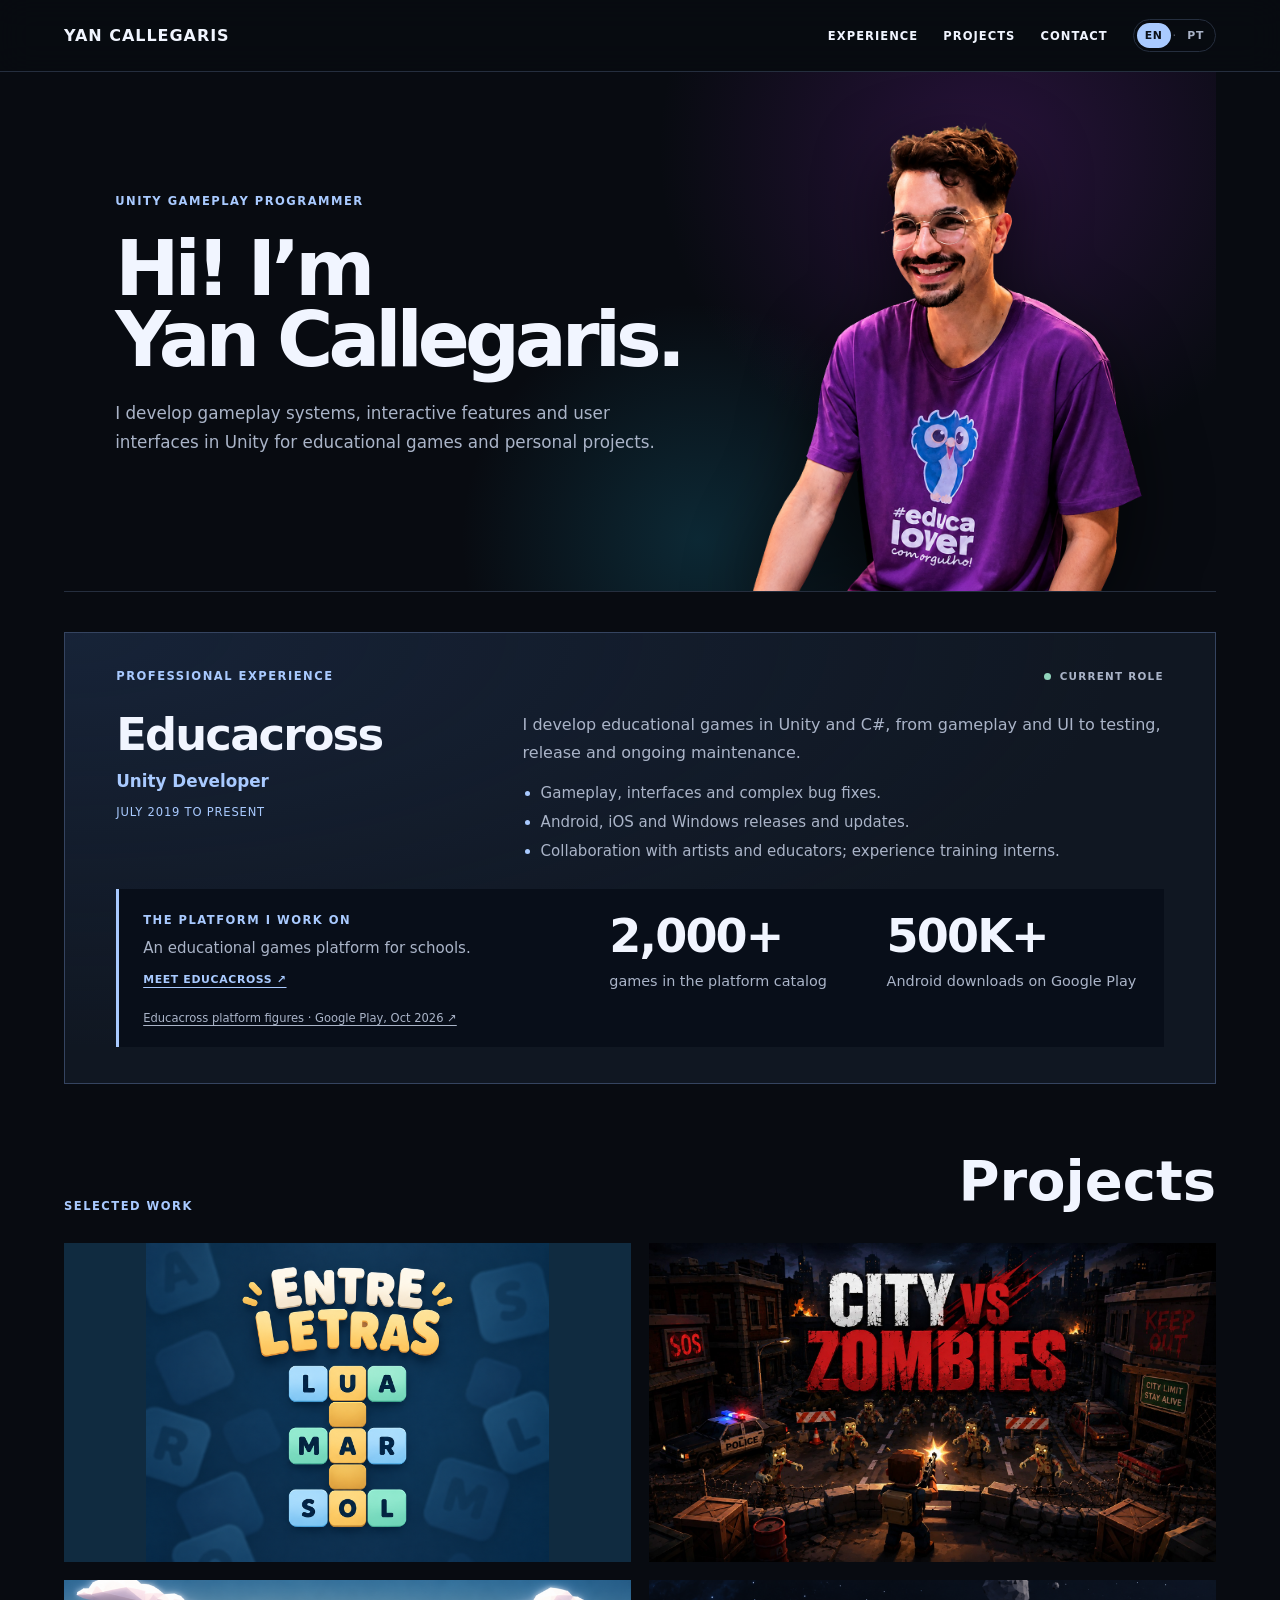
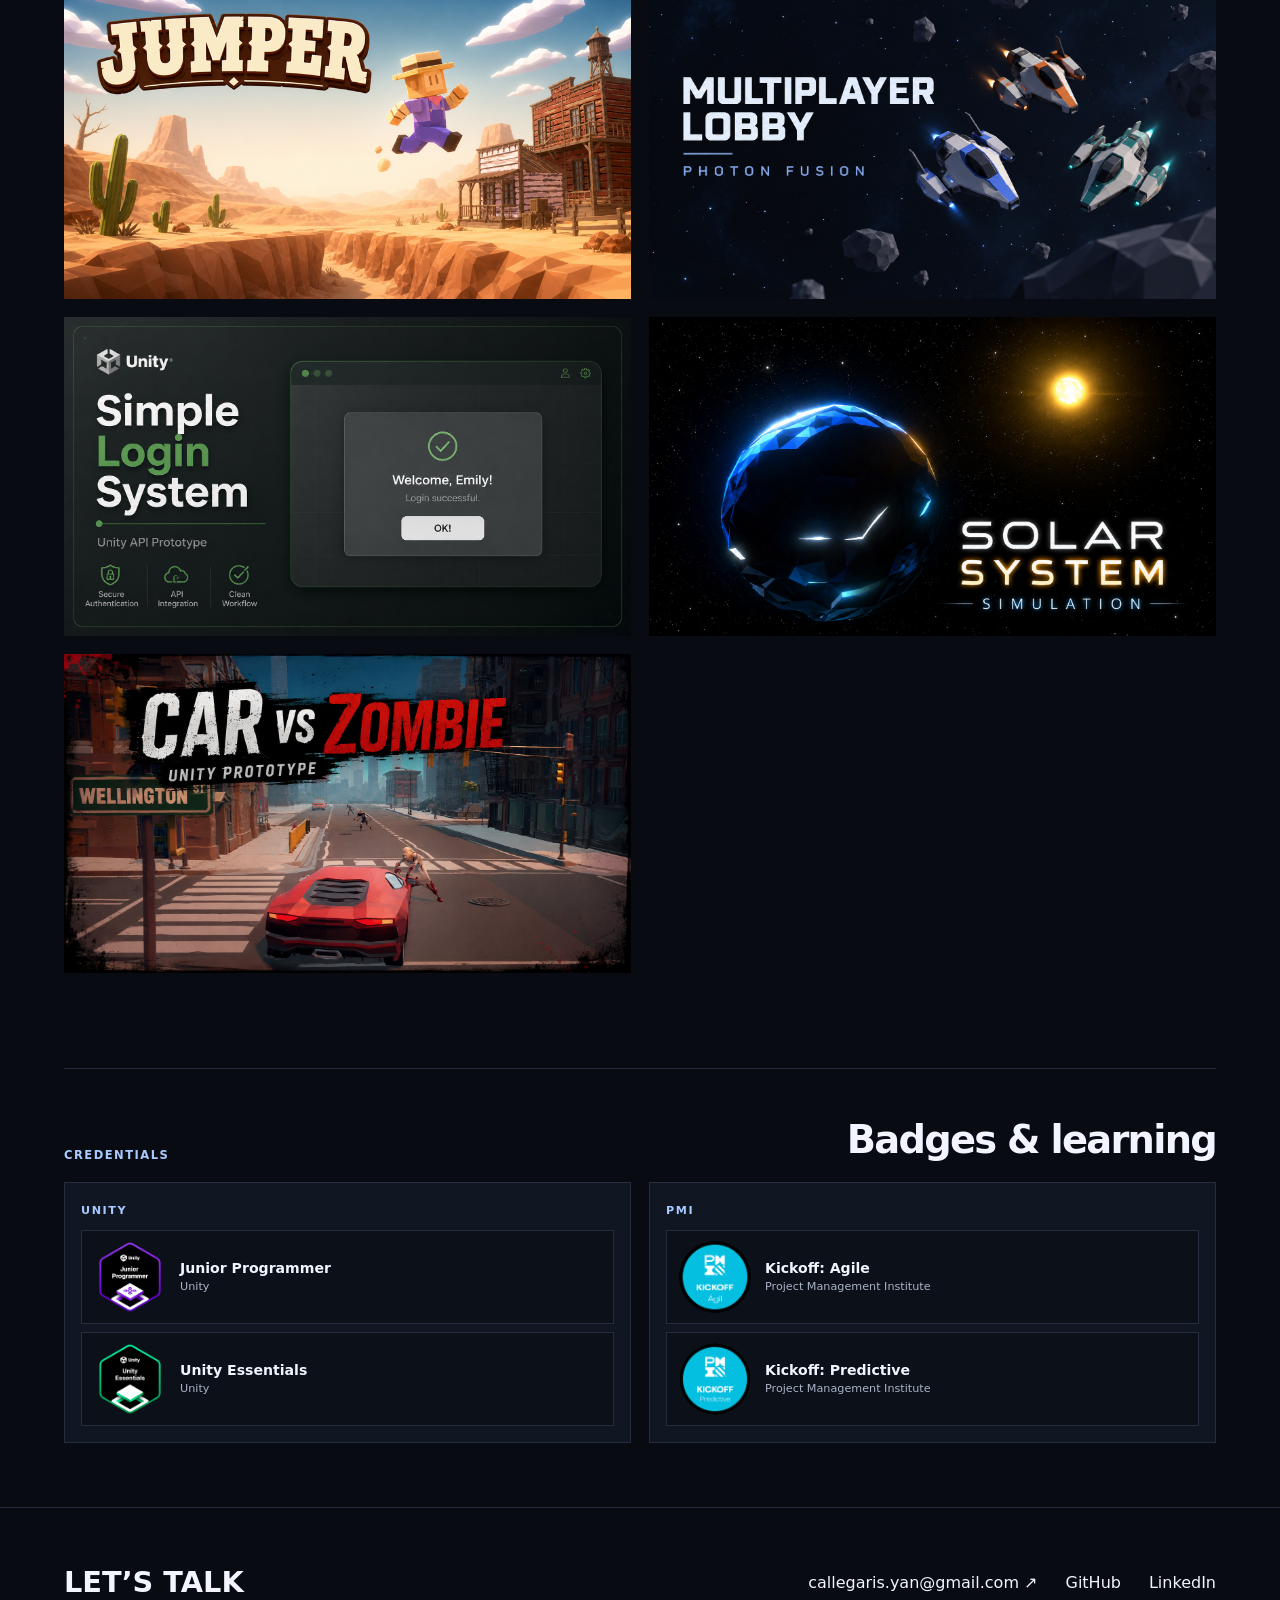
==== commit 0bdf3ca3: "Feature Entre Letras with bilingual project page and playable link" ====
--- a/index.html
+++ b/index.html
@@ -7,7 +7,7 @@
   <link rel="stylesheet" href="style.css">
   <link rel="stylesheet" href="experience.css?v=3">
   <link rel="stylesheet" href="badges.css?v=07a7665">
-  <link rel="stylesheet" href="city-project.css?v=3">
+  <link rel="stylesheet" href="city-project.css?v=8">
 </head>
 <body>
 <header class="top">
@@ -38,6 +38,13 @@
   </section>
   <section id="work" class="work"><div class="work-heading"><span class="section-label" data-i18n="selectedWork">SELECTED WORK</span><h2 data-i18n="projectsTitle">Projects</h2></div>
     <div class="gallery">
+      <article class="cover feature-cover contain-cover">
+        <a class="feature-cover-main" href="project.html?id=crossword" aria-label="Entre Letras"><img src="images/projects/entre-letras.png" alt="Entre Letras"></a>
+        <div class="feature-cover-content">
+          <div><b data-project-title="crossword">Entre Letras</b><small data-project-short="crossword">Crossword puzzle · Unity / C#</small></div>
+          <div class="feature-cover-actions"><a href="project.html?id=crossword" data-i18n="viewProject">VIEW PROJECT</a><a class="feature-play" href="https://yancallegaris.itch.io/entre-letras" target="_blank" rel="noreferrer" data-i18n="playGameShort">PLAY GAME ↗</a></div>
+        </div>
+      </article>
       <article class="cover feature-cover">
         <a class="feature-cover-main" href="project.html?id=zombie" aria-label="View City vs Zombies project"><img src="images/projects/city-vs-zombies.jpg" alt="City vs Zombies"></a>
         <div class="feature-cover-content">
@@ -73,6 +80,6 @@
   </section>
 </main>
 <footer id="contact"><b data-i18n="letsTalk">LET’S TALK</b><a href="mailto:callegaris.yan@gmail.com">callegaris.yan@gmail.com ↗</a><a href="https://github.com/YanCallegaris">GitHub</a><a href="https://www.linkedin.com/in/yan-falc%C3%A3o-callegaris-57275014b/">LinkedIn</a></footer>
-<script src="i18n.js?v=15"></script>
+<script src="i18n.js?v=16"></script>
 </body>
 </html>
--- a/city-project.css
+++ b/city-project.css
@@ -1,4 +1,8 @@
 /* City vs Zombies experiment: scoped so the other project cards and pages keep their current layout. */
+.contain-cover{background:#102b40}
+.contain-cover .feature-cover-main img,.city-cover.contain-cover img{object-fit:contain}
+.city-cover.contain-cover img{max-height:560px}
+.contain-cover .feature-cover-content{padding-top:28px}
 .feature-cover-main {
   position: absolute;
   inset: 0;
